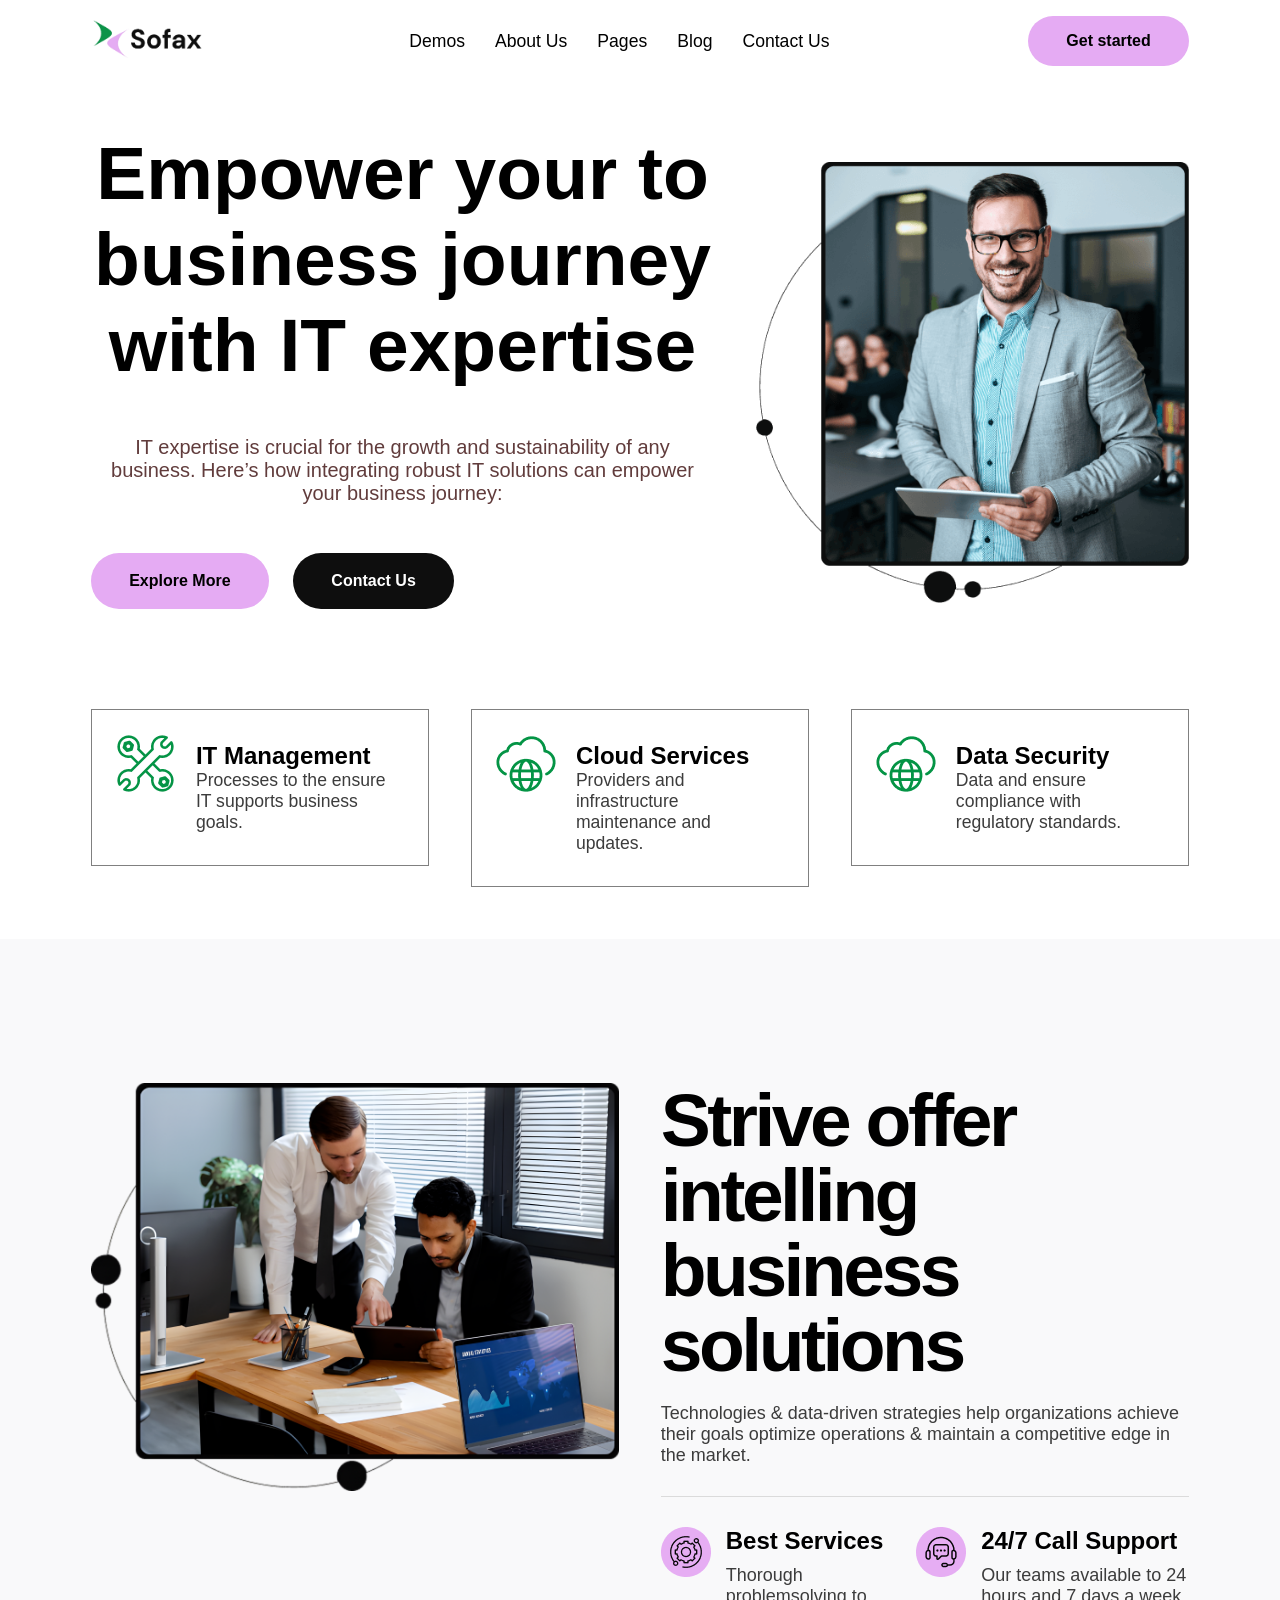
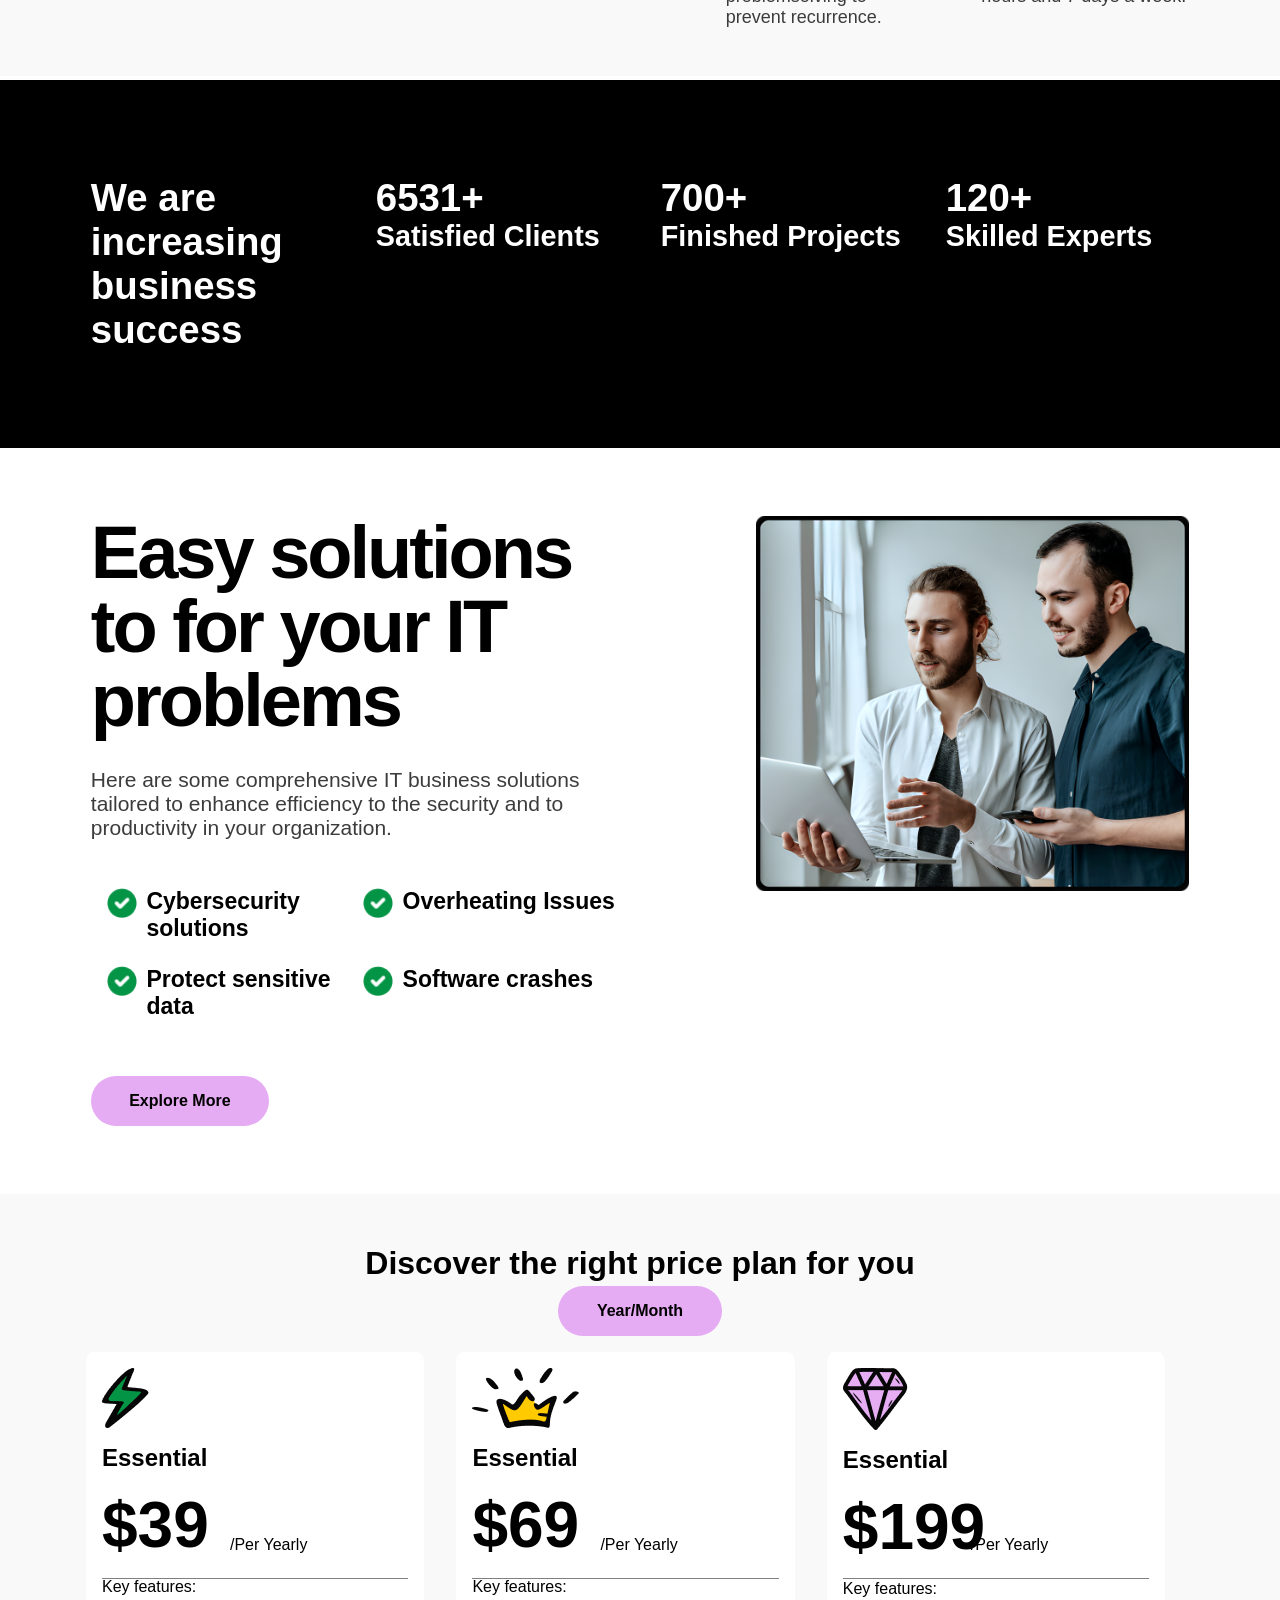
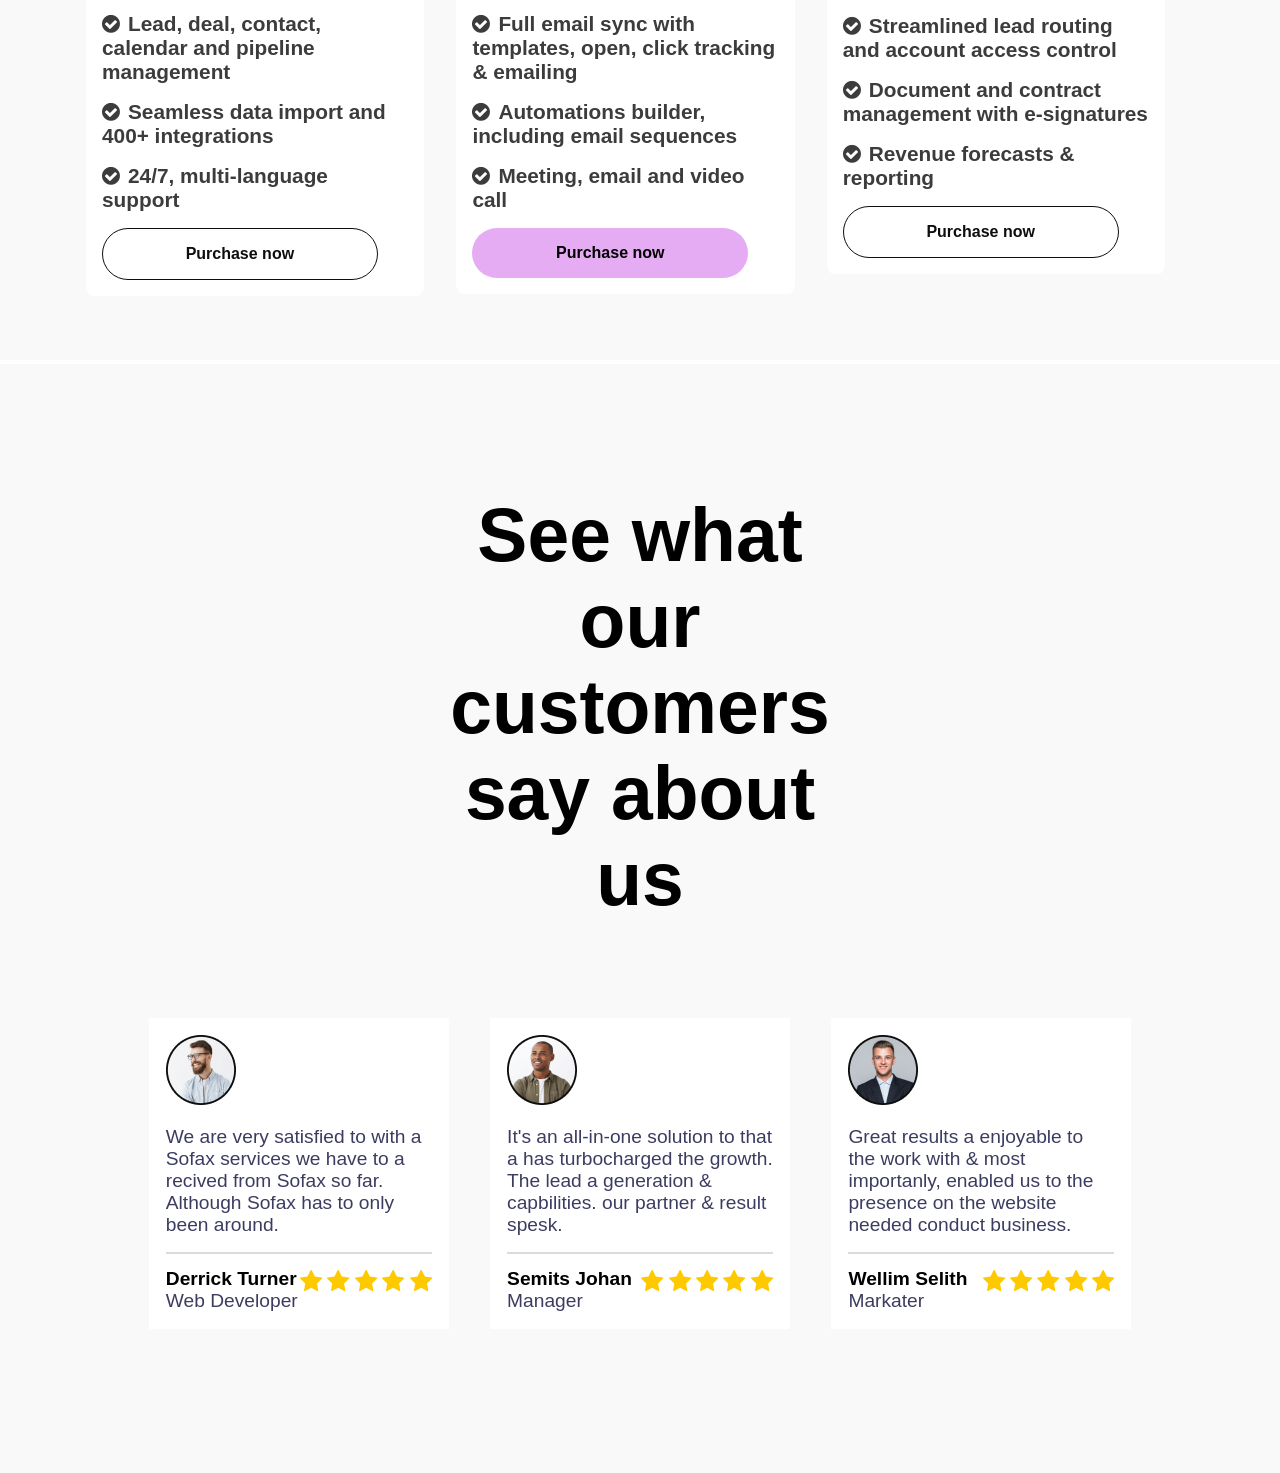
==== index.html @ 0f694130 "mainRow5" ====
<!DOCTYPE html>
<html lang="en">
  <head>
    <meta charset="UTF-8" />
    <meta name="viewport" content="width=device-width, initial-scale=1.0" />
    <title>Teamwork</title>
    <link rel="stylesheet" href="./css/pages/home.css">
    <link rel="stylesheet" href="./css/vendors/font-awesome.min.css">
   

    <link rel="icon" type="image/png" href="../favicon/favicon-96x96.png" sizes="96x96" />
    <link rel="icon" type="image/svg+xml" href="./favicon/favicon.svg" />
    <link rel="shortcut icon" href="./favicon.ico" />
    <link rel="apple-touch-icon" sizes="180x180" href="./favicon/apple-touch-icon.png" />
    <meta name="apple-mobile-web-app-title" content="" />
    <link rel="manifest" href="./favicon/site.webmanifest" />
</head>
  </head>



  <body>
    <div id="app"></div>
    <script src="./js/pages/home.js" type="module"></script>

</body>

</html>
---- css/pages/home.css ----
/* base */
@import '../base/base.css';
@import '../base/layout.css';

/* vendors */

@import "../vendors/font-awesome.min.css";

/* components */

/*compnents*/
@import'../components/mainRow3.css';
@import "../components/mainMainrow.css";
@import "../components/header.css";
@import '../components/hero-dalis.css';
@import "../components/buttons.css";
@import "../components/hero-footer.css";
@import "../components/main-header.css";
@import "../components/main-row2.css";
@import "../components/main-row5.css";


/* CUSTOM STYLE FOR THIS PAGE GOES BELOW THIS COMMENT */
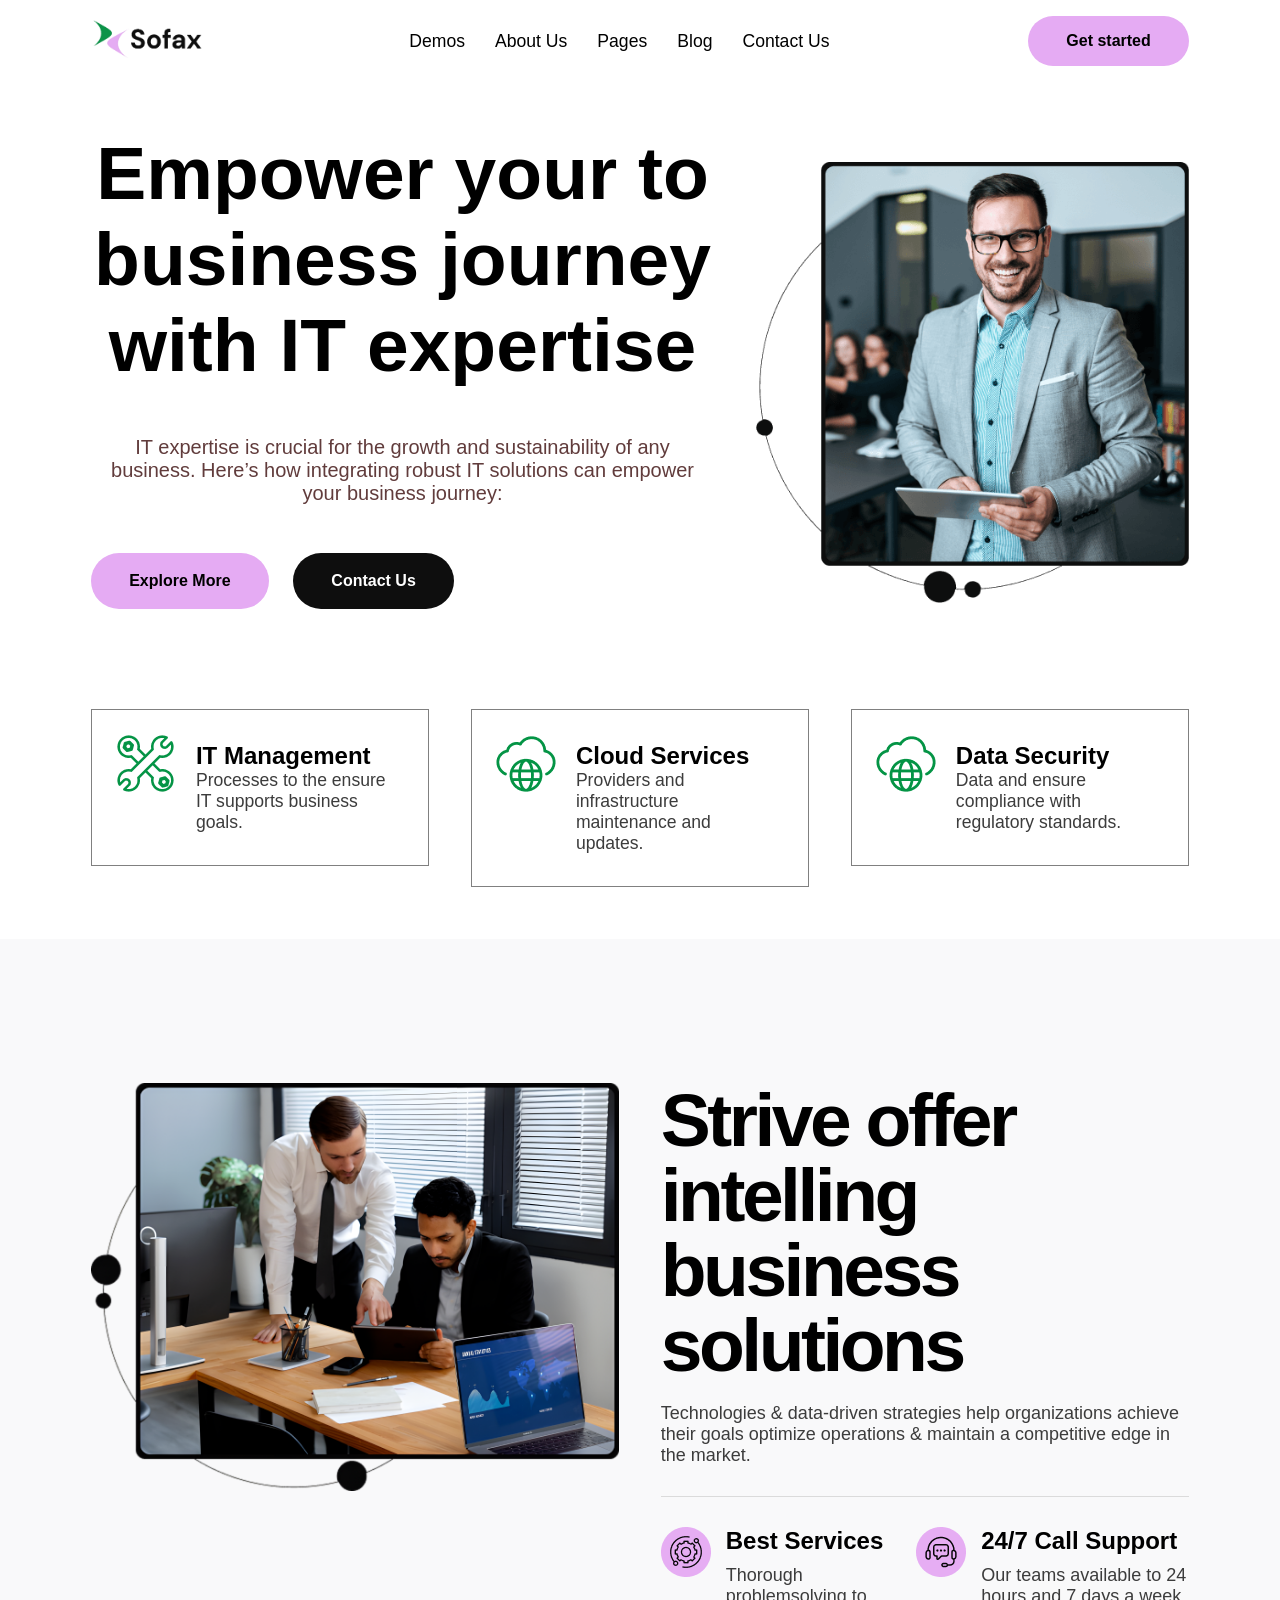
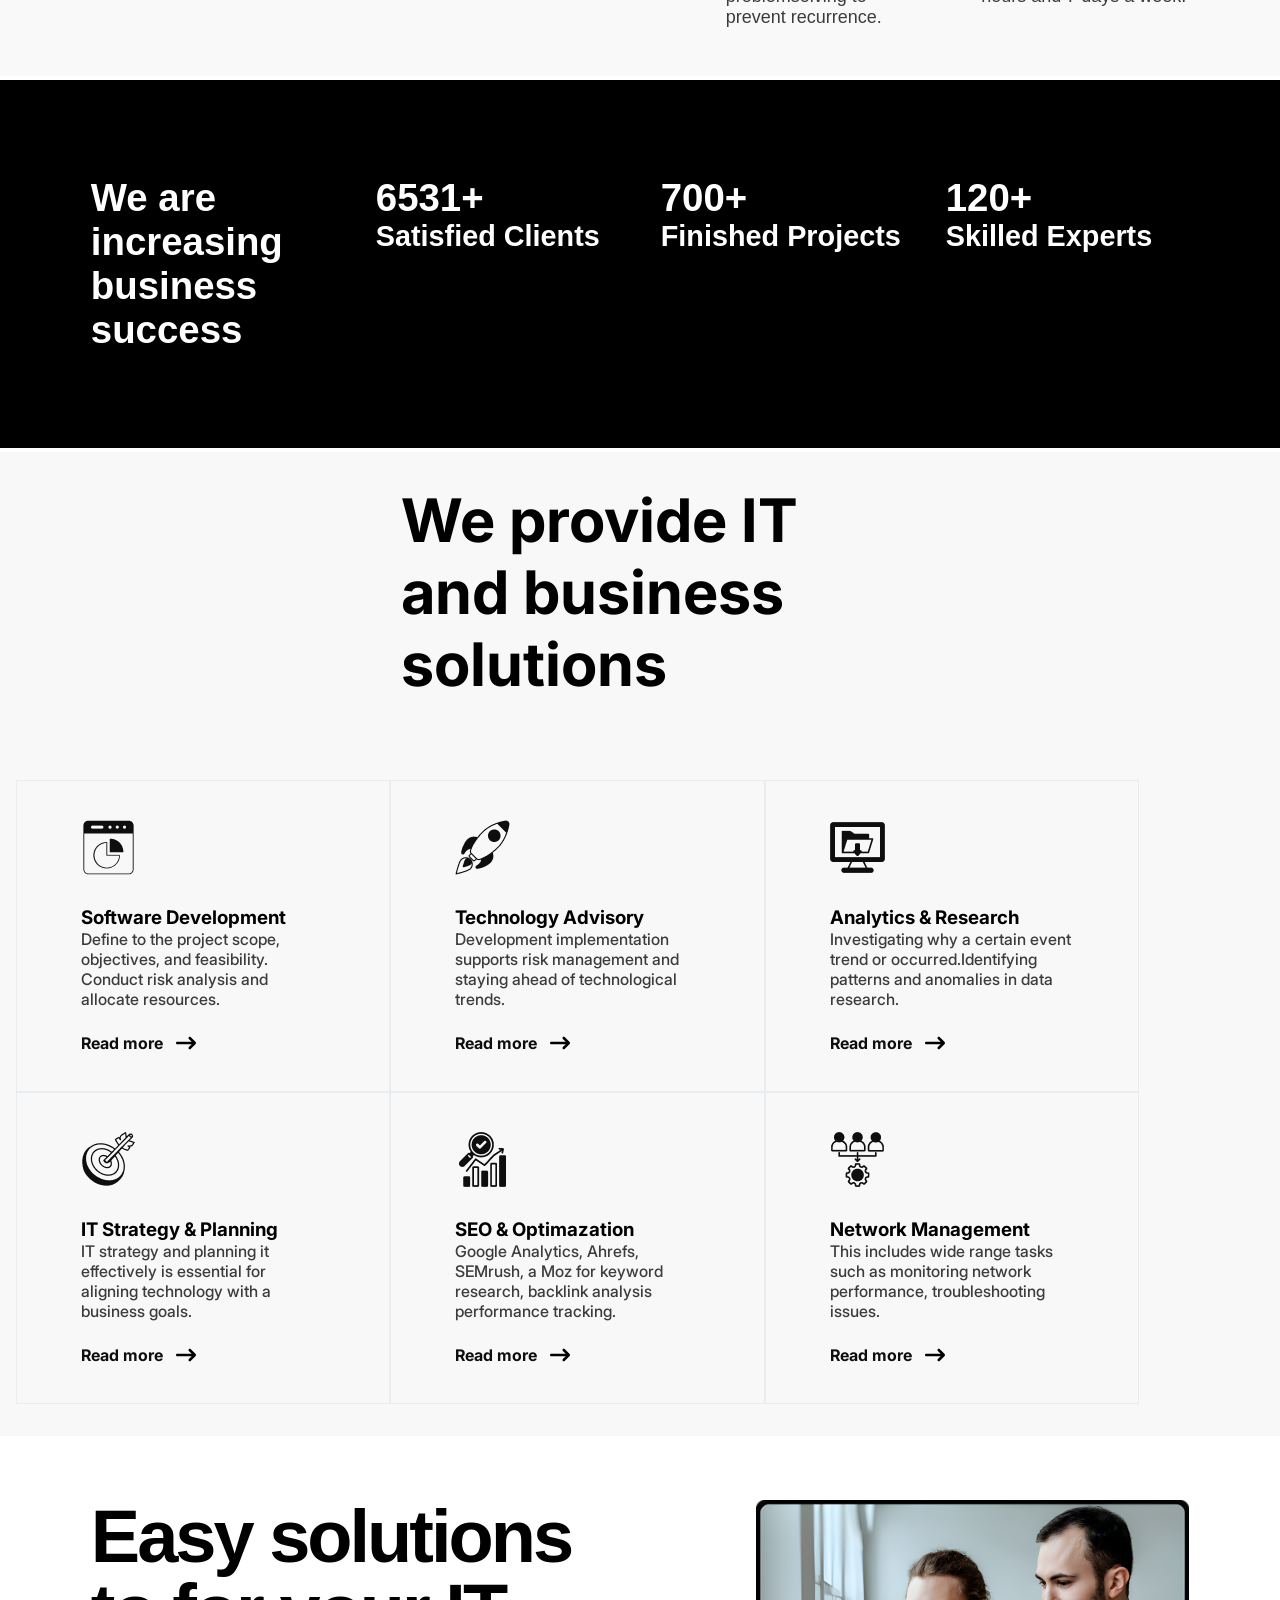
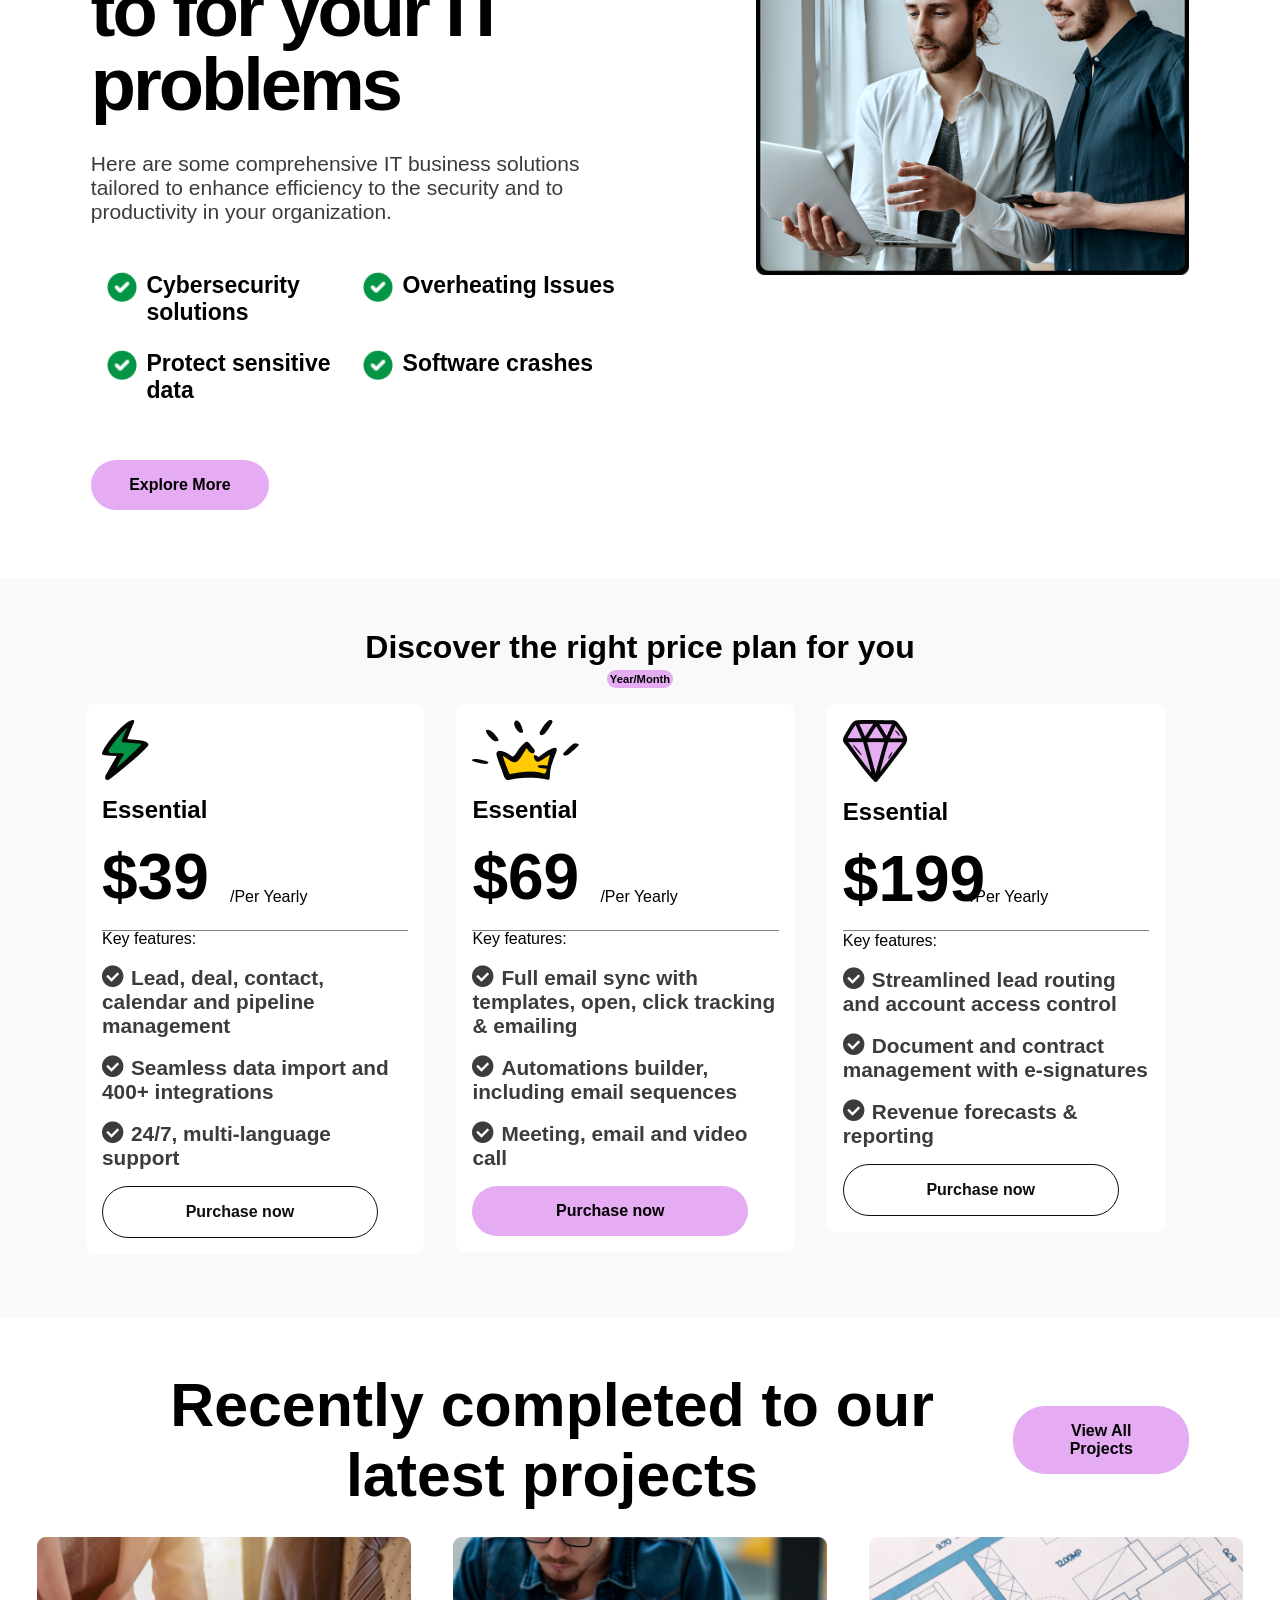
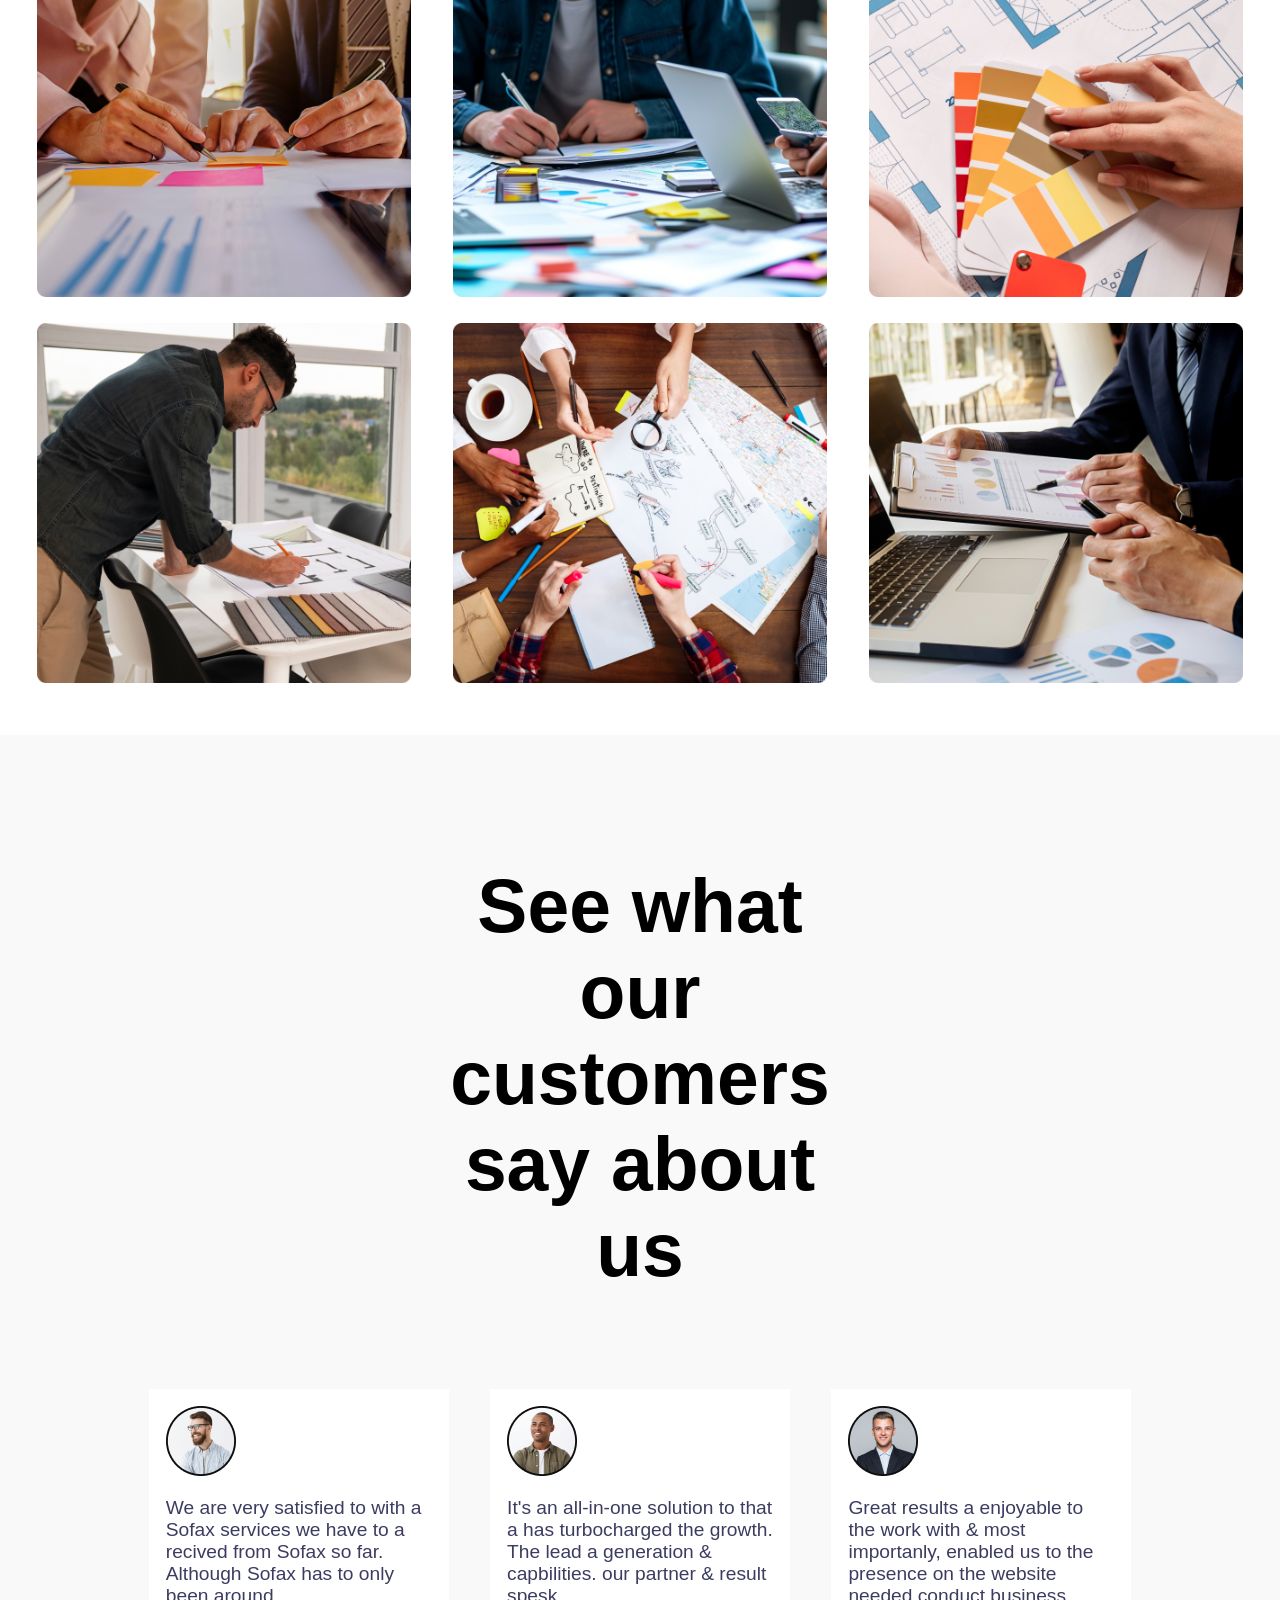
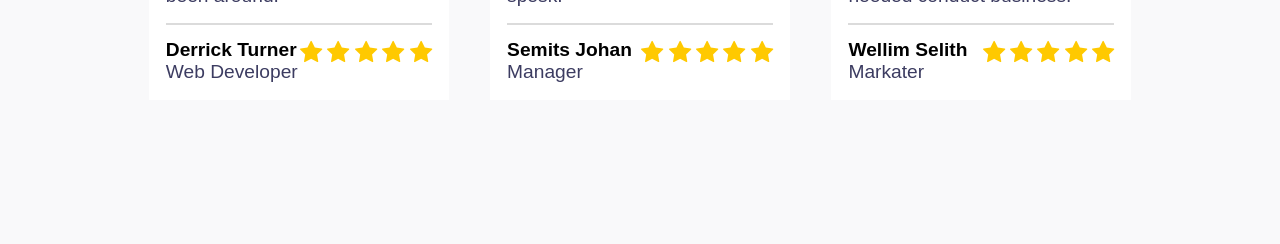
==== commit 25af6ddc: "Merge branch 'develop' into mainRow5-branch" ====
--- a/index.html
+++ b/index.html
@@ -5,8 +5,7 @@
     <meta name="viewport" content="width=device-width, initial-scale=1.0" />
     <title>Teamwork</title>
     <link rel="stylesheet" href="./css/pages/home.css">
-    <link rel="stylesheet" href="./css/vendors/font-awesome.min.css">
-   
+  
 
     <link rel="icon" type="image/png" href="../favicon/favicon-96x96.png" sizes="96x96" />
     <link rel="icon" type="image/svg+xml" href="./favicon/favicon.svg" />
@@ -21,8 +20,8 @@
 
   <body>
     <div id="app"></div>
+
     <script src="./js/pages/home.js" type="module"></script>
-
 </body>
 
 </html>
--- a/css/pages/home.css
+++ b/css/pages/home.css
@@ -7,18 +7,19 @@
 
 @import "../vendors/font-awesome.min.css";
 
-/* components */
-
 /*compnents*/
-@import'../components/mainRow3.css';
-@import "../components/mainMainrow.css";
+@import "../components/buttons.css";
 @import "../components/header.css";
 @import '../components/hero-dalis.css';
-@import "../components/buttons.css";
 @import "../components/hero-footer.css";
 @import "../components/main-header.css";
+@import "../components/mainMainrow.css";
+@import'../components/mainRow3.css';
+@import '../components/main-column-one.css';
 @import "../components/main-row2.css";
 @import "../components/main-row5.css";
+@import "../components/mainRow4.css";
+
 
 
 /* CUSTOM STYLE FOR THIS PAGE GOES BELOW THIS COMMENT */
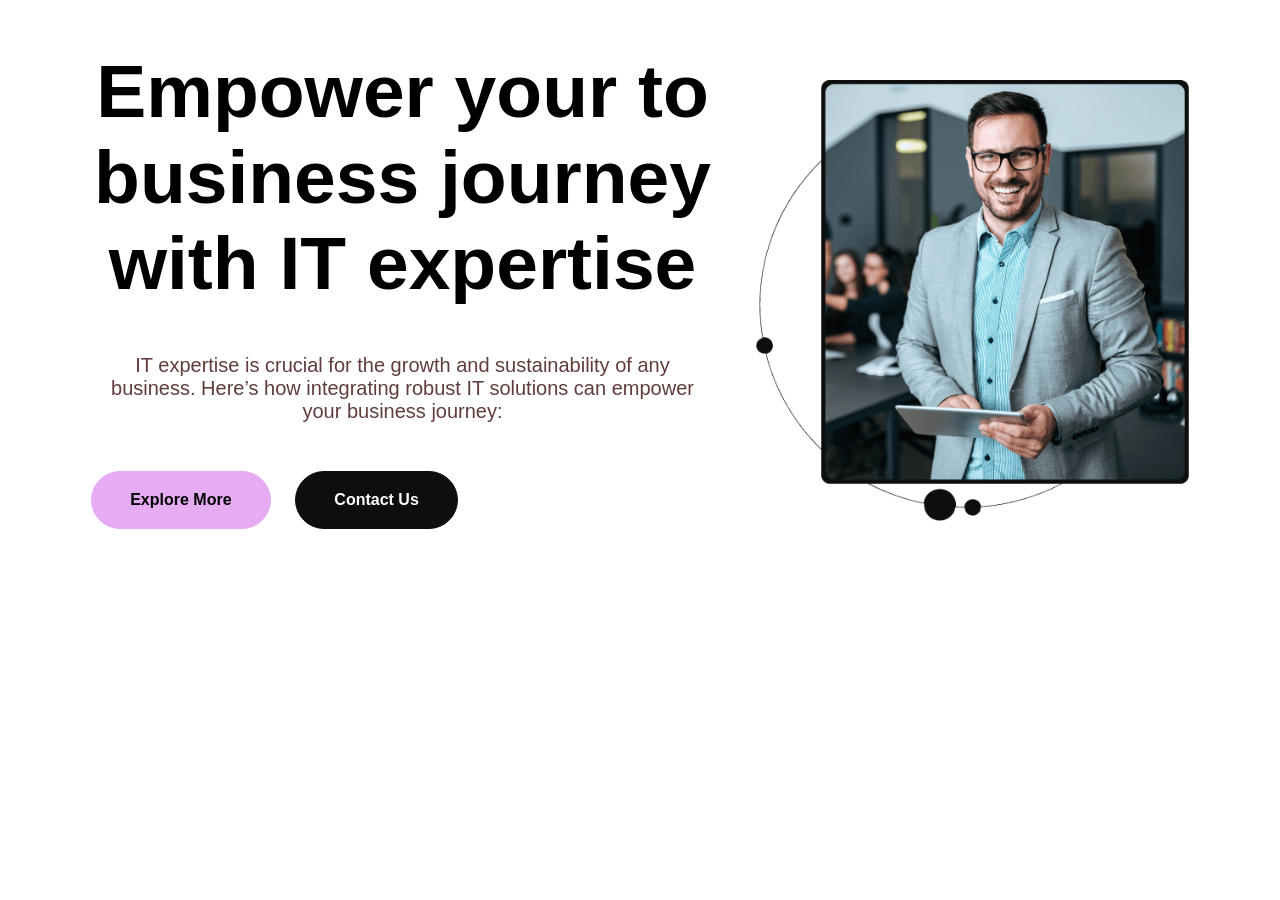
==== commit 7b0d3584: "upd mygtuku centravimas, img responsive , istrint nereikalingus div" ====
--- a/index.html
+++ b/index.html
@@ -1,28 +1,47 @@
 <!DOCTYPE html>
 <html lang="en">
-  <head>
-    <meta charset="UTF-8" />
-    <meta name="viewport" content="width=device-width, initial-scale=1.0" />
+
+<head>
+    <meta charset="UTF-8">
+    <meta name="viewport" content="width=device-width, initial-scale=1.0">
     <title>Teamwork</title>
     <link rel="stylesheet" href="./css/pages/home.css">
-  
 
-    <link rel="icon" type="image/png" href="../favicon/favicon-96x96.png" sizes="96x96" />
+    <link rel="icon" type="image/png" href="./favicon/favicon-96x96.png" sizes="96x96" />
     <link rel="icon" type="image/svg+xml" href="./favicon/favicon.svg" />
     <link rel="shortcut icon" href="./favicon.ico" />
     <link rel="apple-touch-icon" sizes="180x180" href="./favicon/apple-touch-icon.png" />
     <meta name="apple-mobile-web-app-title" content="" />
     <link rel="manifest" href="./favicon/site.webmanifest" />
 </head>
-  </head>
 
-
-
-  <body>
+<body>
+  <section class="container">
+        <div class="row">
+            <div class="col-12 col-sm-12 col-lg-7 left-div">
+                <h1 class=" title"> 
+                    Empower your to business journey with IT expertise
+                </h1>
+                <p class="sub-title">
+                 IT expertise is crucial for the growth and sustainability of any business. Here’s how integrating robust IT solutions can empower your business journey:
+                </p>
+                <div class="m-2 hero-btn">
+                    <button class="explore">Explore More</button>
+                    <button class="contact">Contact Us</button>
+                </div>
+            </div>
+             <div class="col-lg-5 right-div">
+                <div class="photo-right">
+                    <img class="analyst" src="img/image1v8.png" alt="">
+                    <img class="number-leads" src="./img/shape1v8.png" alt="numberOfLeads">
+                    <img class="global-statistic" src="./img/shape2v8.png" alt="GlobalStatistic">
+                </div>    
+             </div>
+        </div>
+    </section>
     <div id="app"></div>
 
     <script src="./js/pages/home.js" type="module"></script>
 </body>
 
-</html>
-
+</html>
--- a/css/pages/home.css
+++ b/css/pages/home.css
@@ -1,13 +1,18 @@
-
 /* base */
-@import '../base/base.css';
-@import '../base/layout.css';
+@import "../base/base.css";
+@import "../base/layout.css";
 
 /* vendors */
 
 @import "../vendors/font-awesome.min.css";
 
 /*compnents*/
+
+@import "../components/mainRow3.css";
+@import "../components/mainMainrow.css";
+@import "../components/buttons.css";
+@import "../components/header.css";
+@import '../components/hero-dalis.css';
 @import "../components/buttons.css";
 @import "../components/header.css";
 @import '../components/hero-dalis.css';
@@ -19,9 +24,7 @@
 @import "../components/main-row2.css";
 @import "../components/main-row5.css";
 @import "../components/mainRow4.css";
-
-
+@import "../components/footer.css";
+@import "../pages/about-us.css";
 
 /* CUSTOM STYLE FOR THIS PAGE GOES BELOW THIS COMMENT */
- 
-
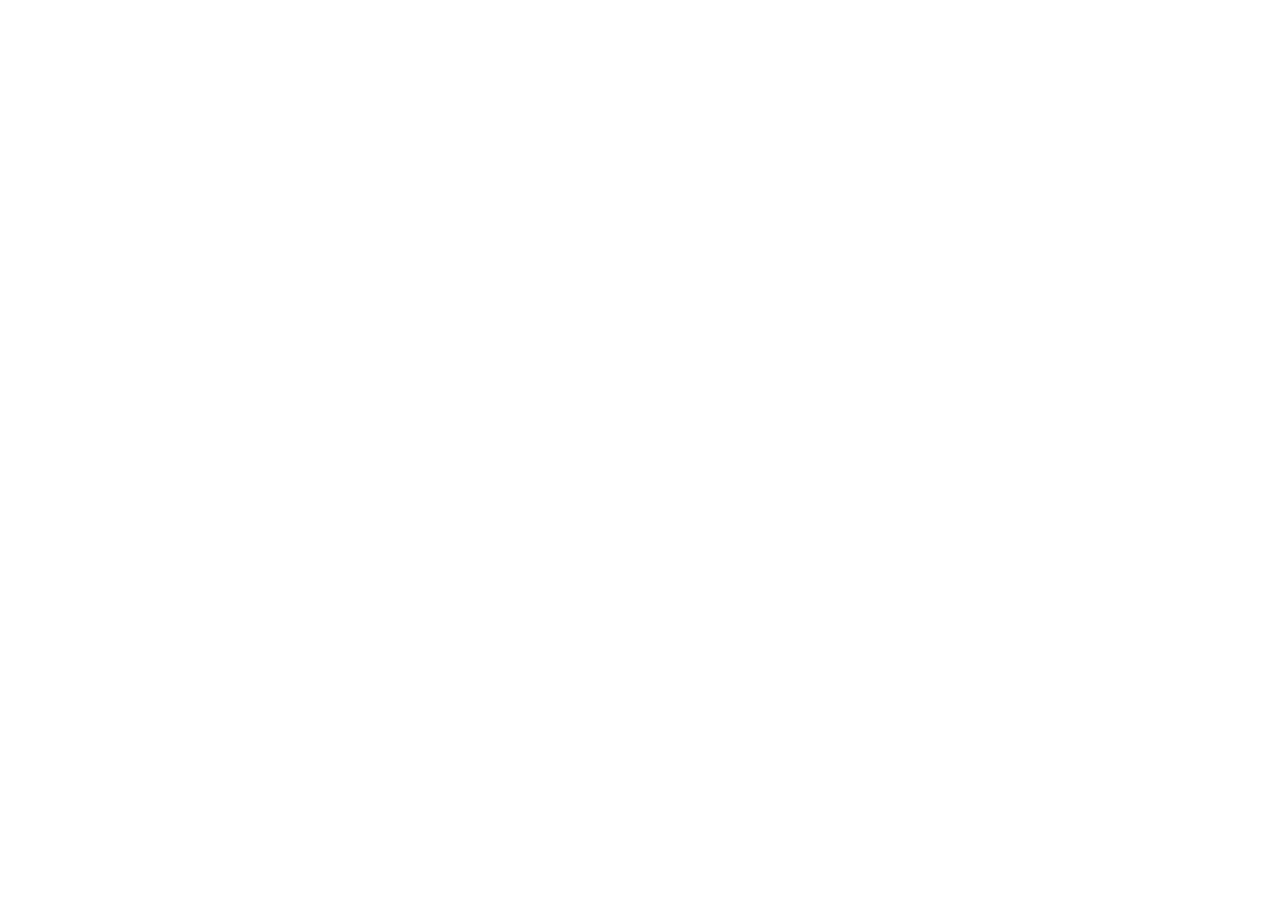
==== commit 0d91d00b: "mygtuku centravimas, pasalint nereikalingus div, pataisyt responsive" ====
--- a/index.html
+++ b/index.html
@@ -16,29 +16,6 @@
 </head>
 
 <body>
-  <section class="container">
-        <div class="row">
-            <div class="col-12 col-sm-12 col-lg-7 left-div">
-                <h1 class=" title"> 
-                    Empower your to business journey with IT expertise
-                </h1>
-                <p class="sub-title">
-                 IT expertise is crucial for the growth and sustainability of any business. Here’s how integrating robust IT solutions can empower your business journey:
-                </p>
-                <div class="m-2 hero-btn">
-                    <button class="explore">Explore More</button>
-                    <button class="contact">Contact Us</button>
-                </div>
-            </div>
-             <div class="col-lg-5 right-div">
-                <div class="photo-right">
-                    <img class="analyst" src="img/image1v8.png" alt="">
-                    <img class="number-leads" src="./img/shape1v8.png" alt="numberOfLeads">
-                    <img class="global-statistic" src="./img/shape2v8.png" alt="GlobalStatistic">
-                </div>    
-             </div>
-        </div>
-    </section>
     <div id="app"></div>
 
     <script src="./js/pages/home.js" type="module"></script>
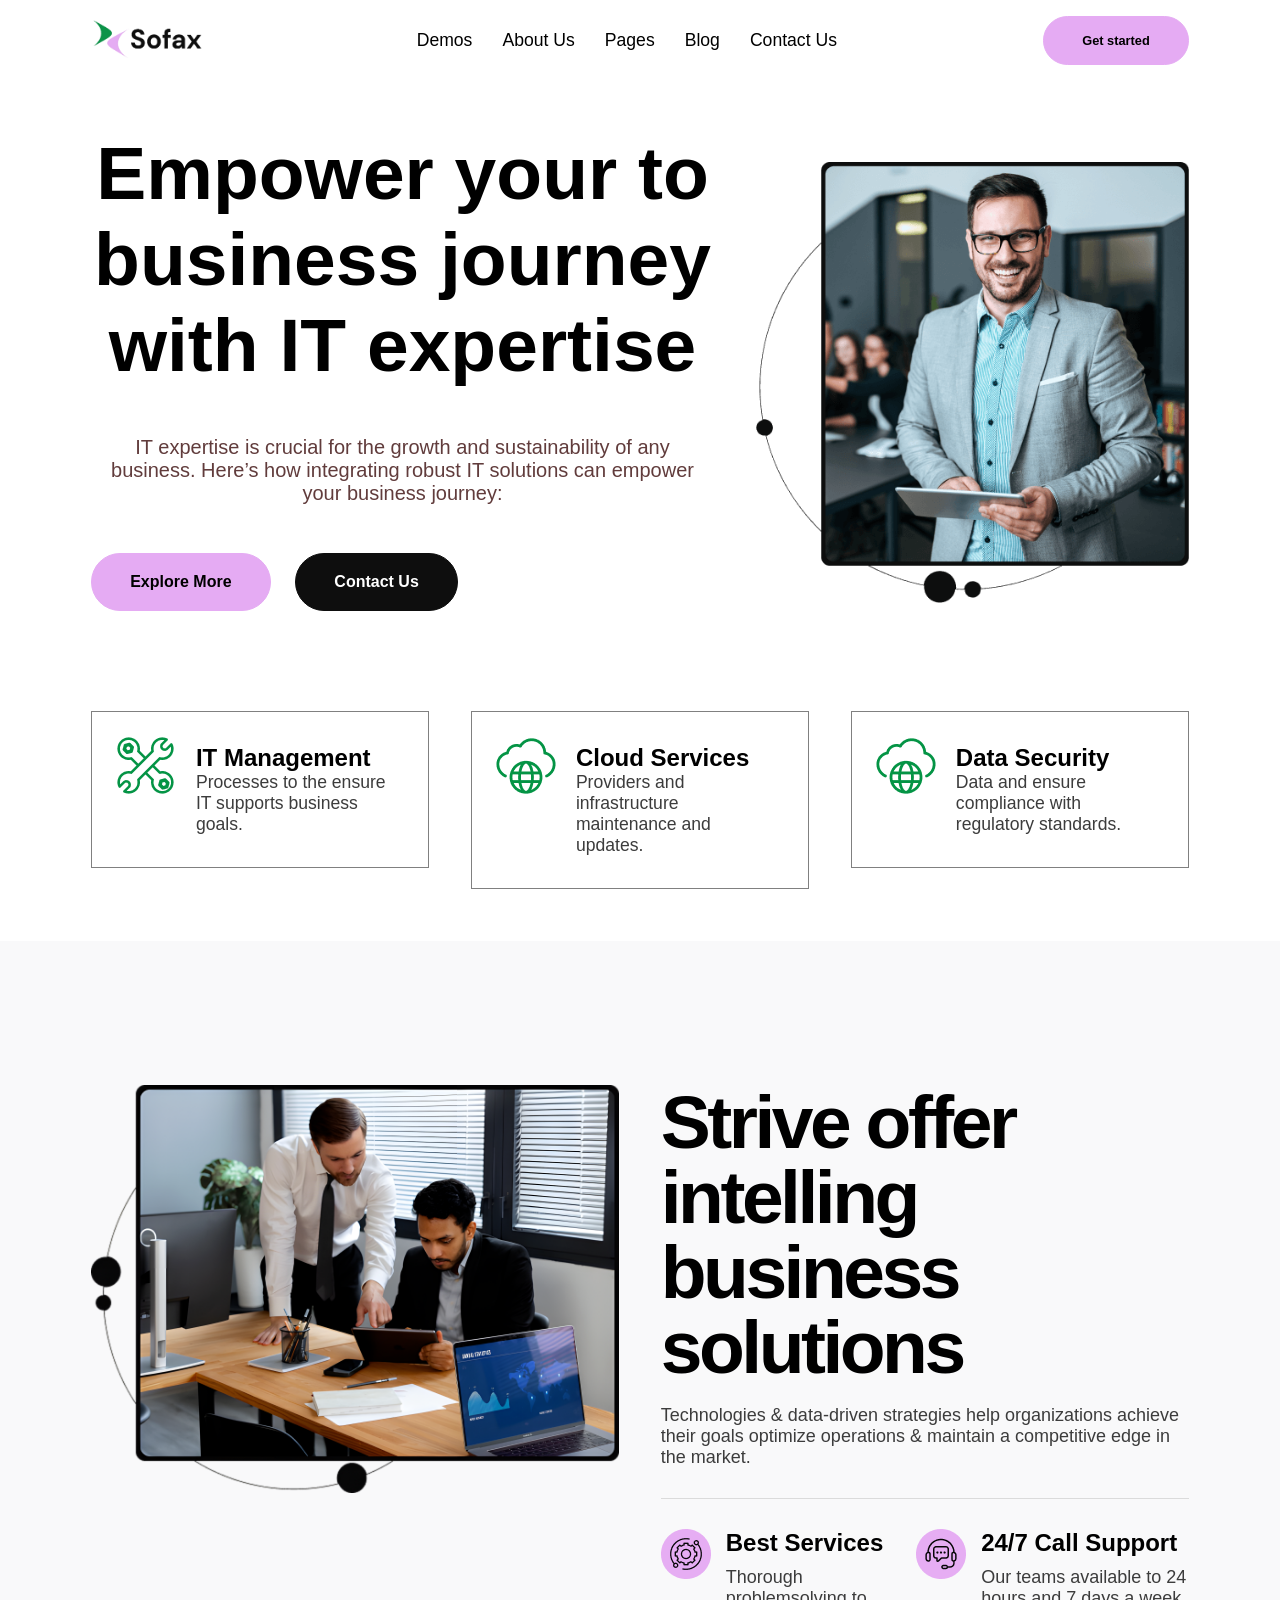
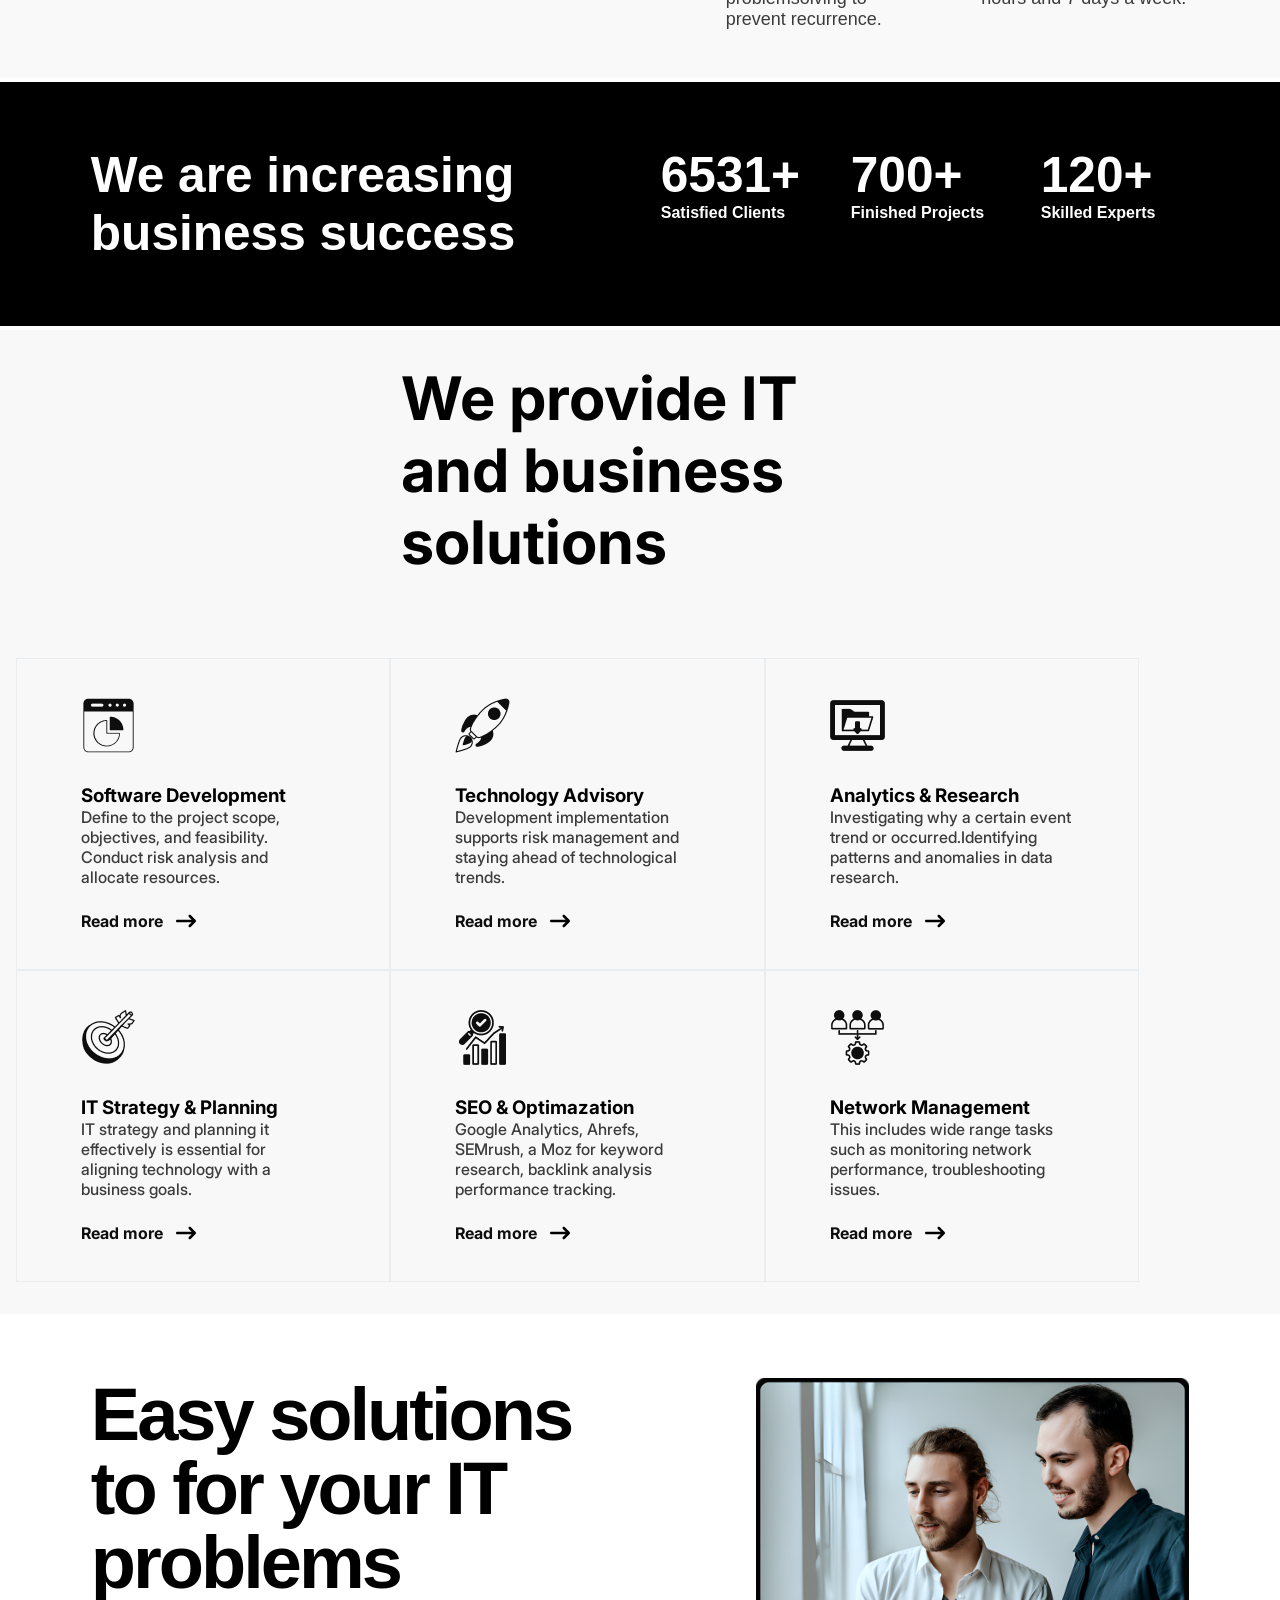
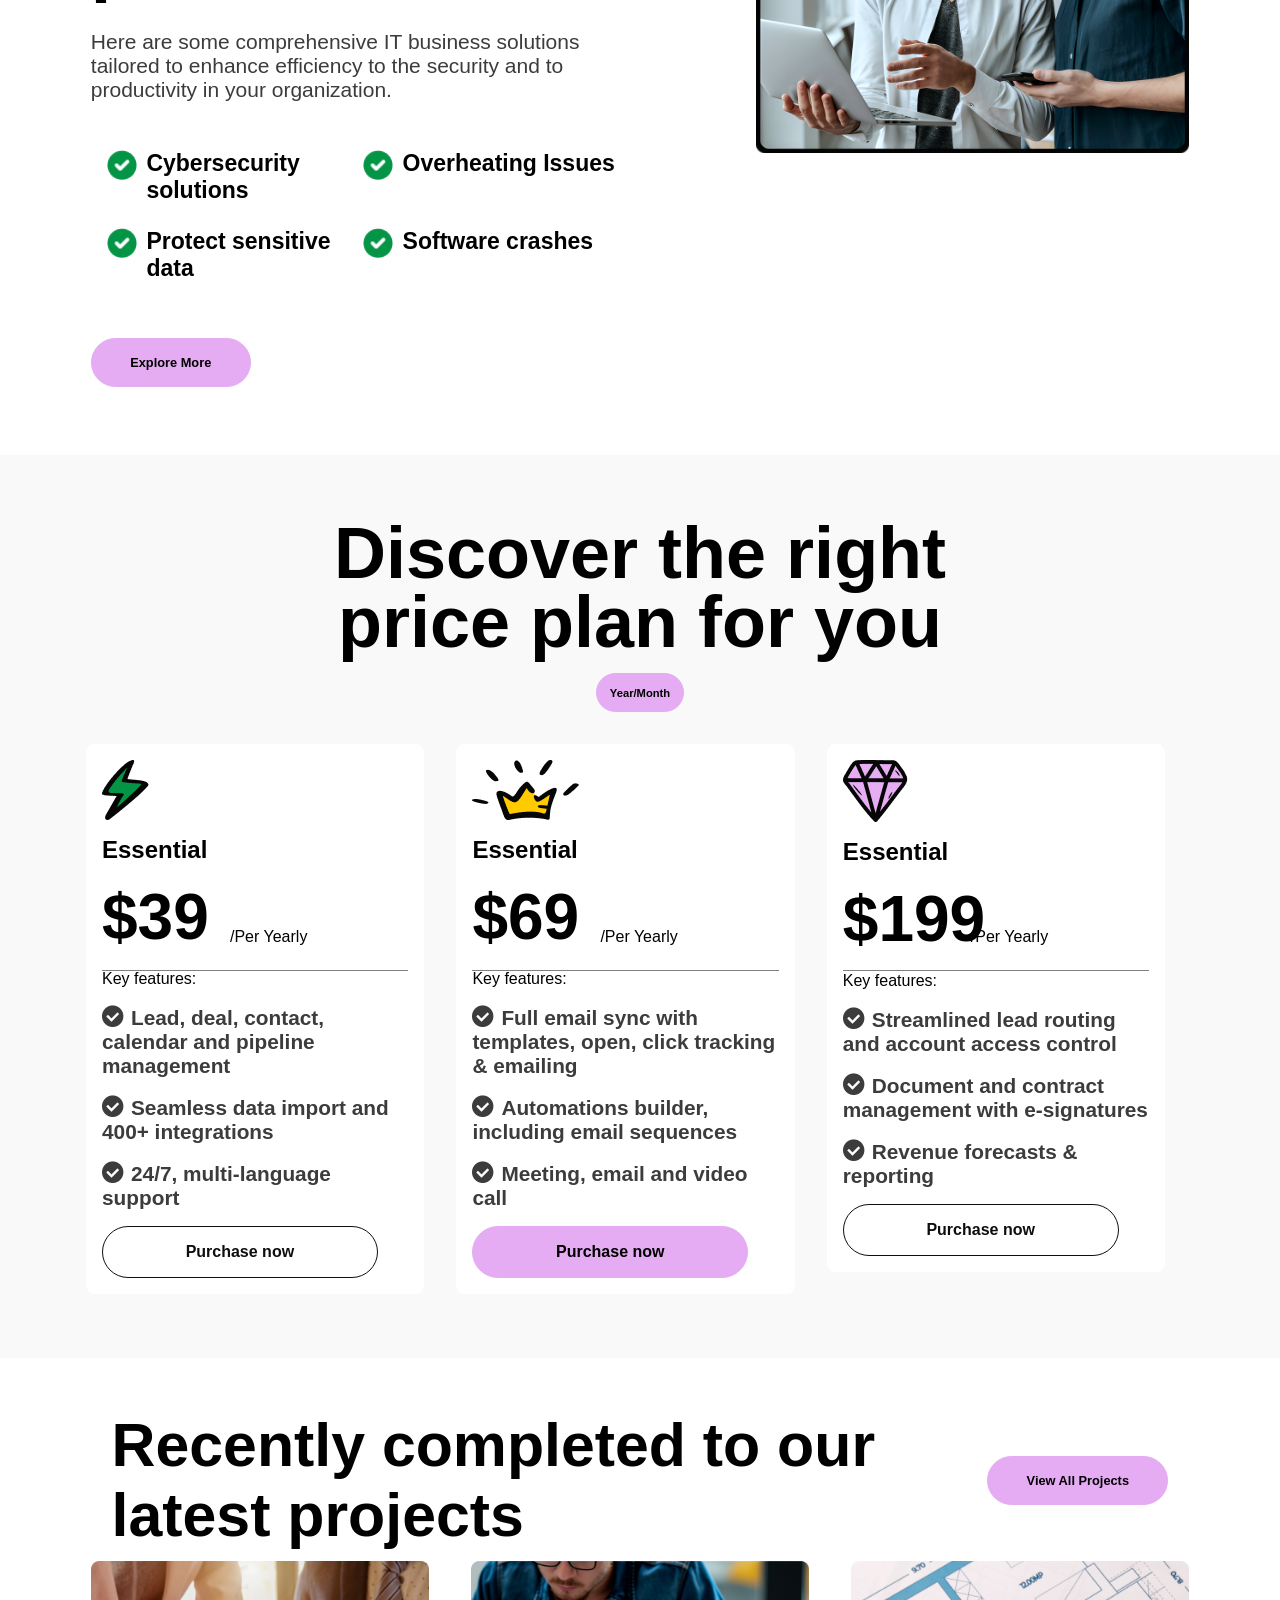
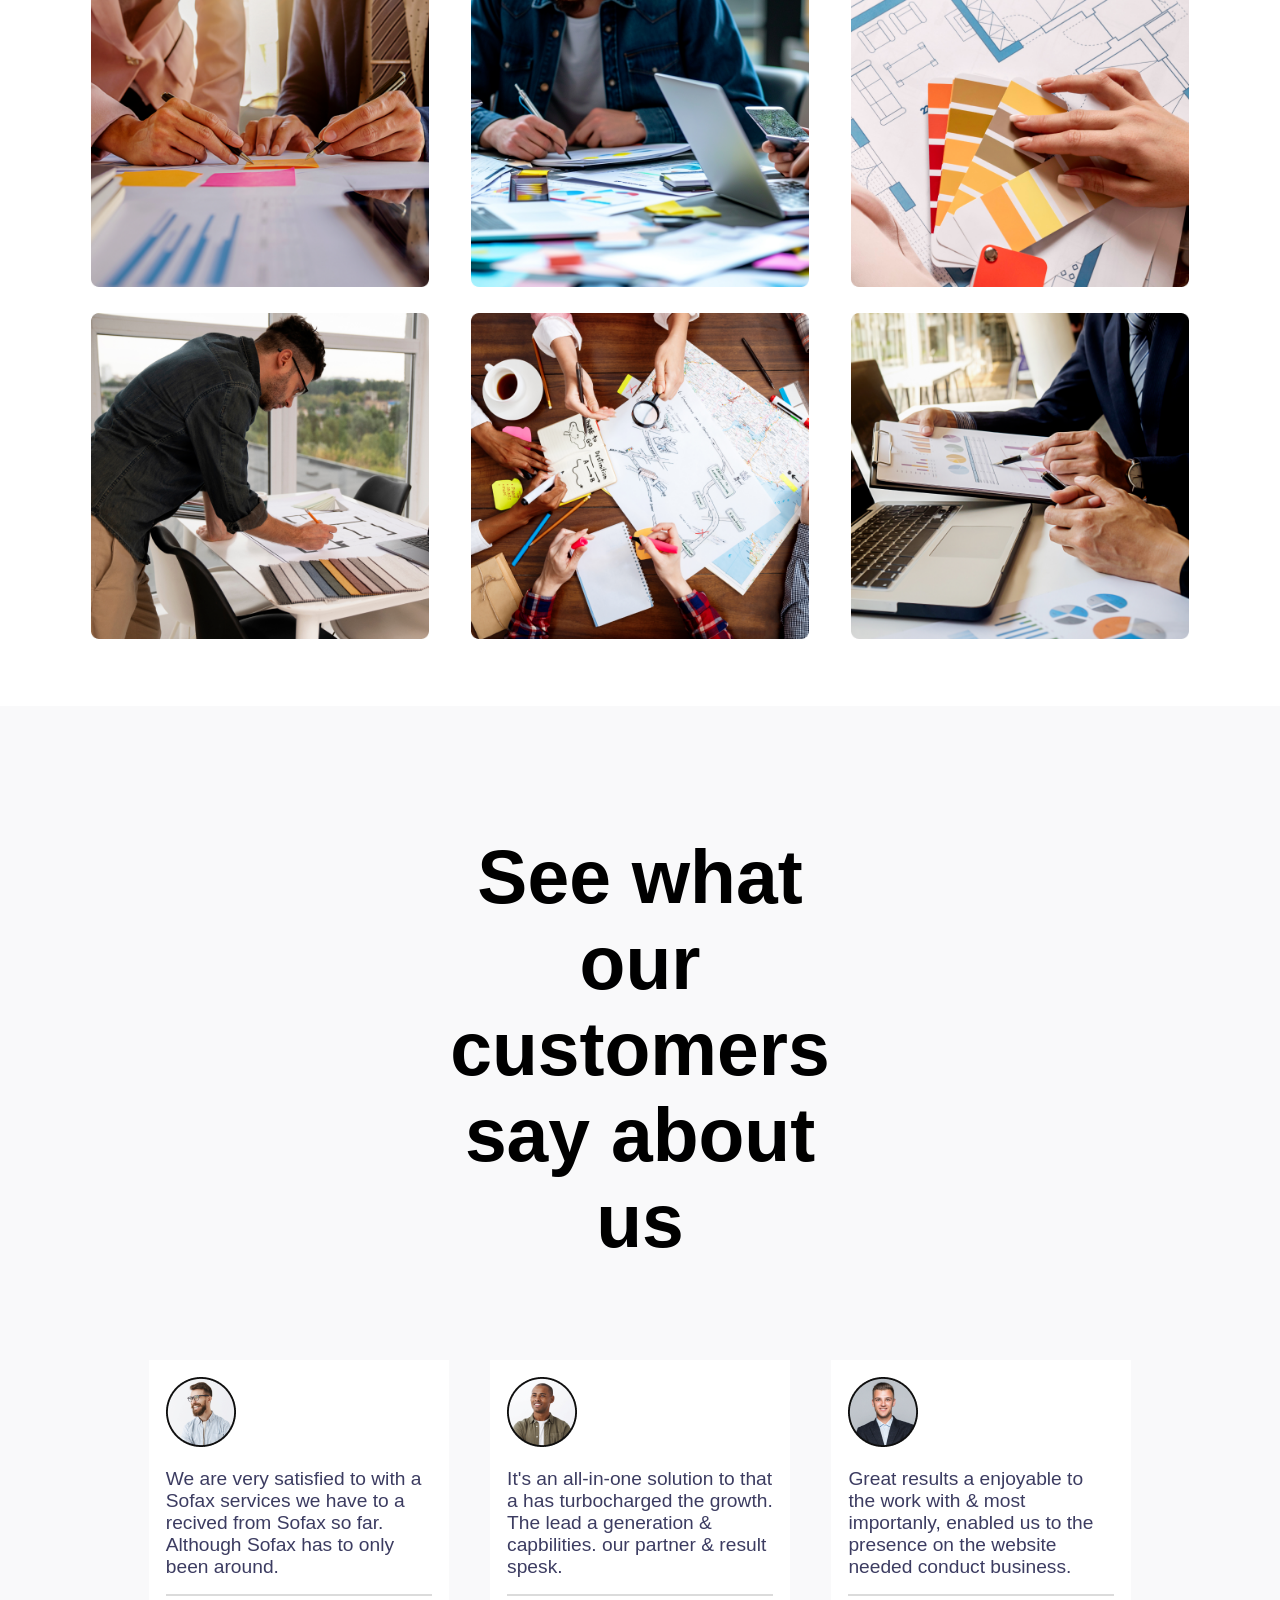
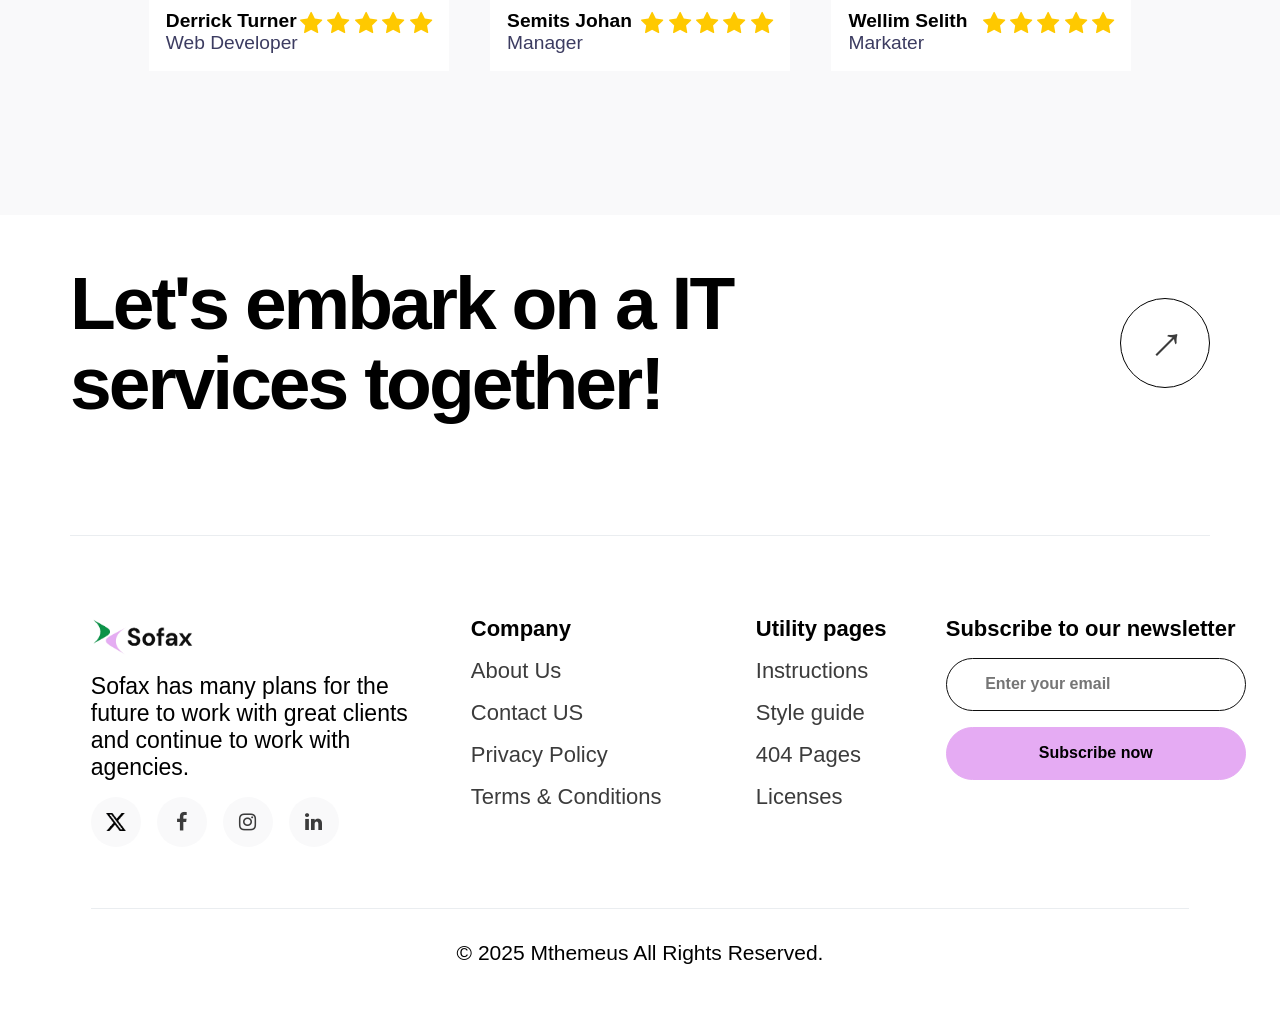
==== commit 3ba66e22: "prideta pataisymai" ====
--- a/index.html
+++ b/index.html
@@ -1,24 +1,28 @@
 <!DOCTYPE html>
 <html lang="en">
-
-<head>
-    <meta charset="UTF-8">
-    <meta name="viewport" content="width=device-width, initial-scale=1.0">
+  <head>
+    <meta charset="UTF-8" />
+    <meta name="viewport" content="width=device-width, initial-scale=1.0" />
     <title>Teamwork</title>
     <link rel="stylesheet" href="./css/pages/home.css">
+  
 
-    <link rel="icon" type="image/png" href="./favicon/favicon-96x96.png" sizes="96x96" />
+    <link rel="icon" type="image/png" href="../favicon/favicon-96x96.png" sizes="96x96" />
     <link rel="icon" type="image/svg+xml" href="./favicon/favicon.svg" />
     <link rel="shortcut icon" href="./favicon.ico" />
     <link rel="apple-touch-icon" sizes="180x180" href="./favicon/apple-touch-icon.png" />
     <meta name="apple-mobile-web-app-title" content="" />
     <link rel="manifest" href="./favicon/site.webmanifest" />
 </head>
+  </head>
 
-<body>
+
+
+  <body>
     <div id="app"></div>
 
-    <script src="./js/pages/home.js" type="module"></script>
+    <script src="../js/pages/home.js" type="module"></script>
 </body>
 
-</html>+</html>
+
--- a/css/pages/home.css
+++ b/css/pages/home.css
@@ -26,5 +26,6 @@
 @import "../components/mainRow4.css";
 @import "../components/footer.css";
 @import "../pages/about-us.css";
+@import "../components/about-us/aboutUsMain.css";
 
 /* CUSTOM STYLE FOR THIS PAGE GOES BELOW THIS COMMENT */
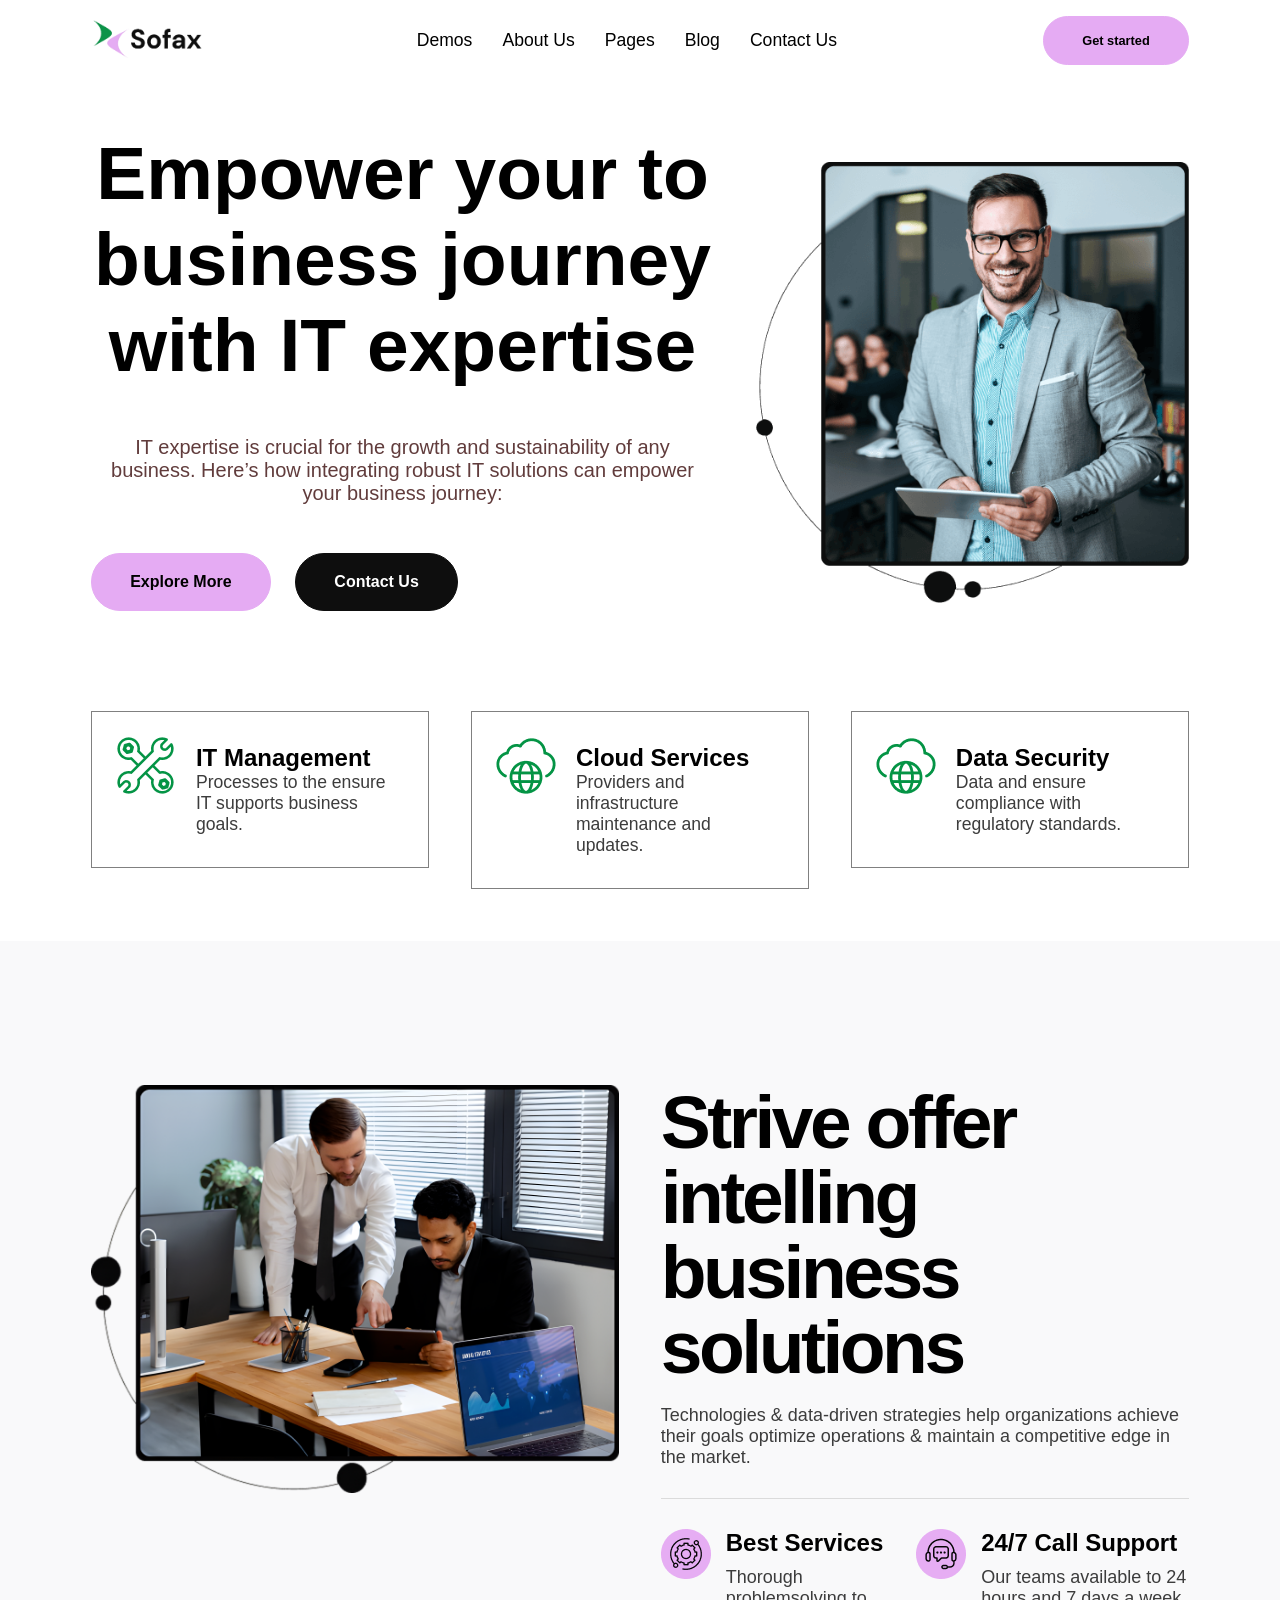
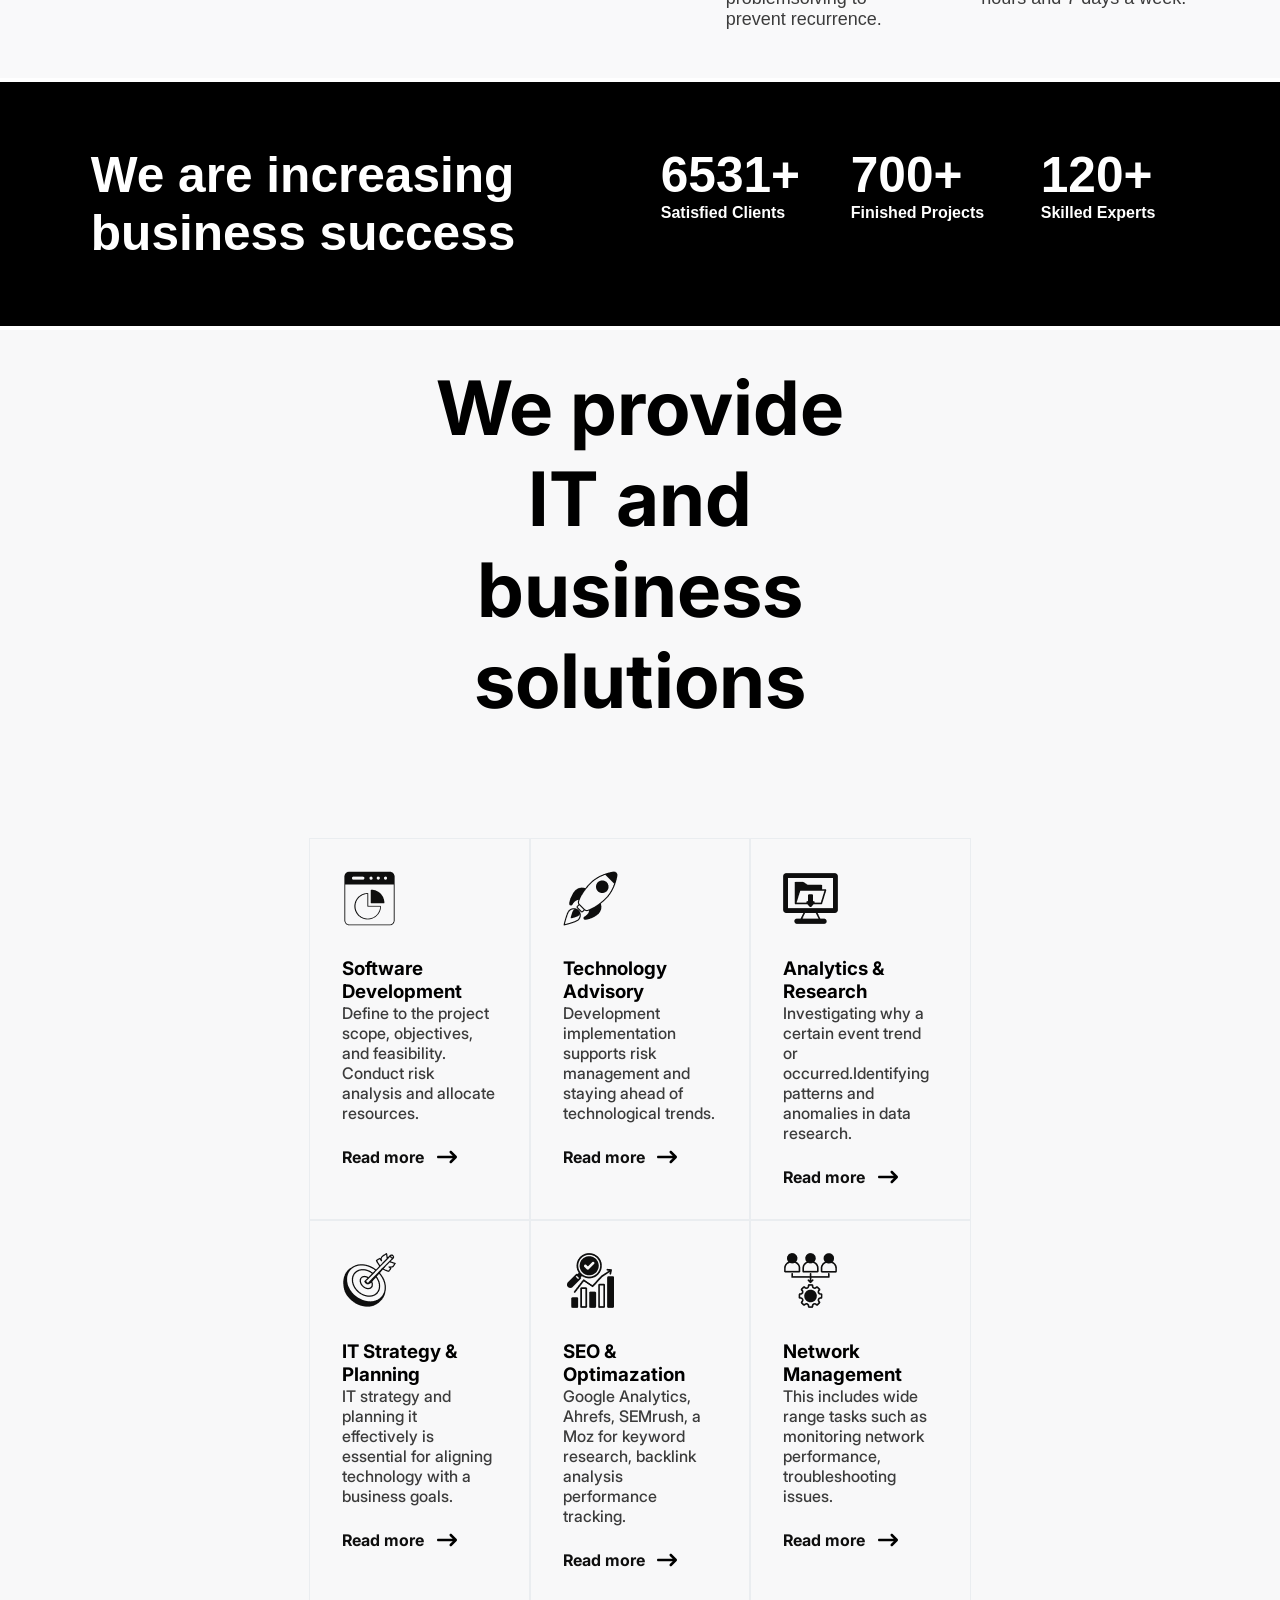
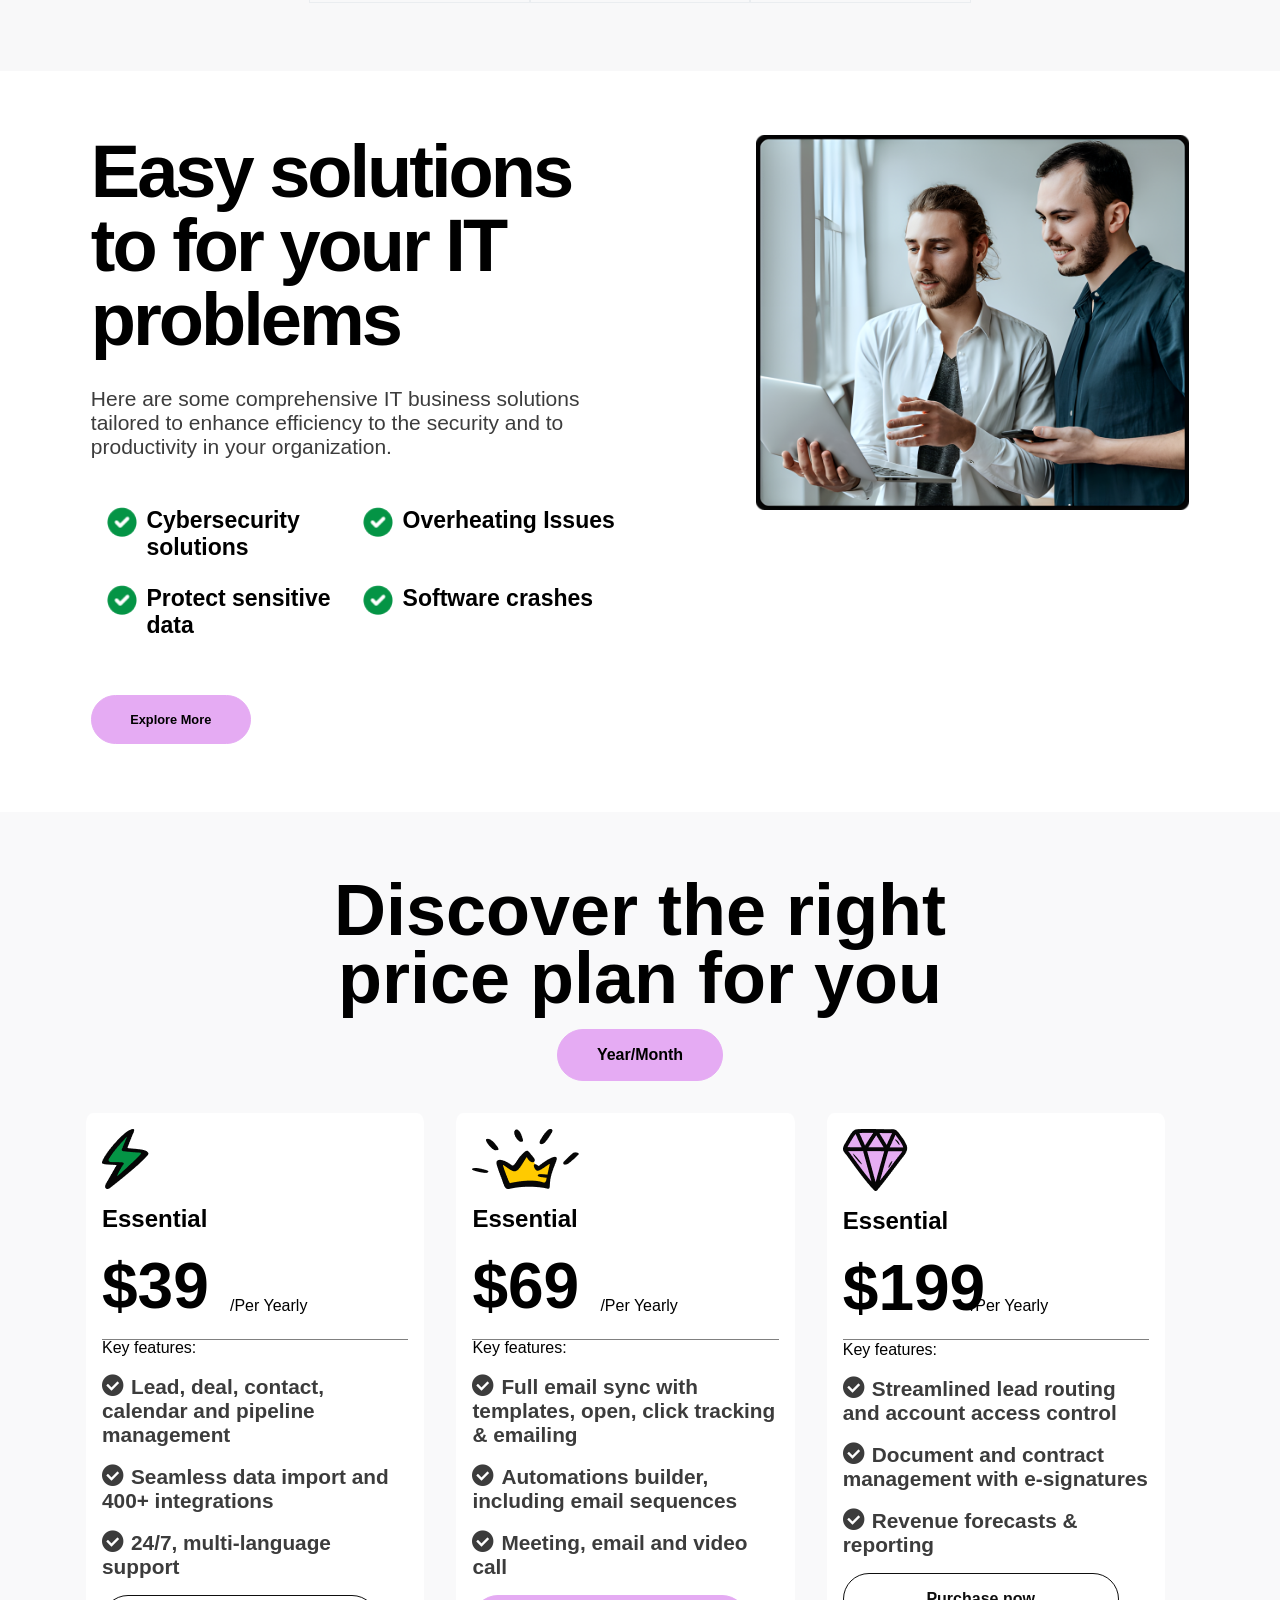
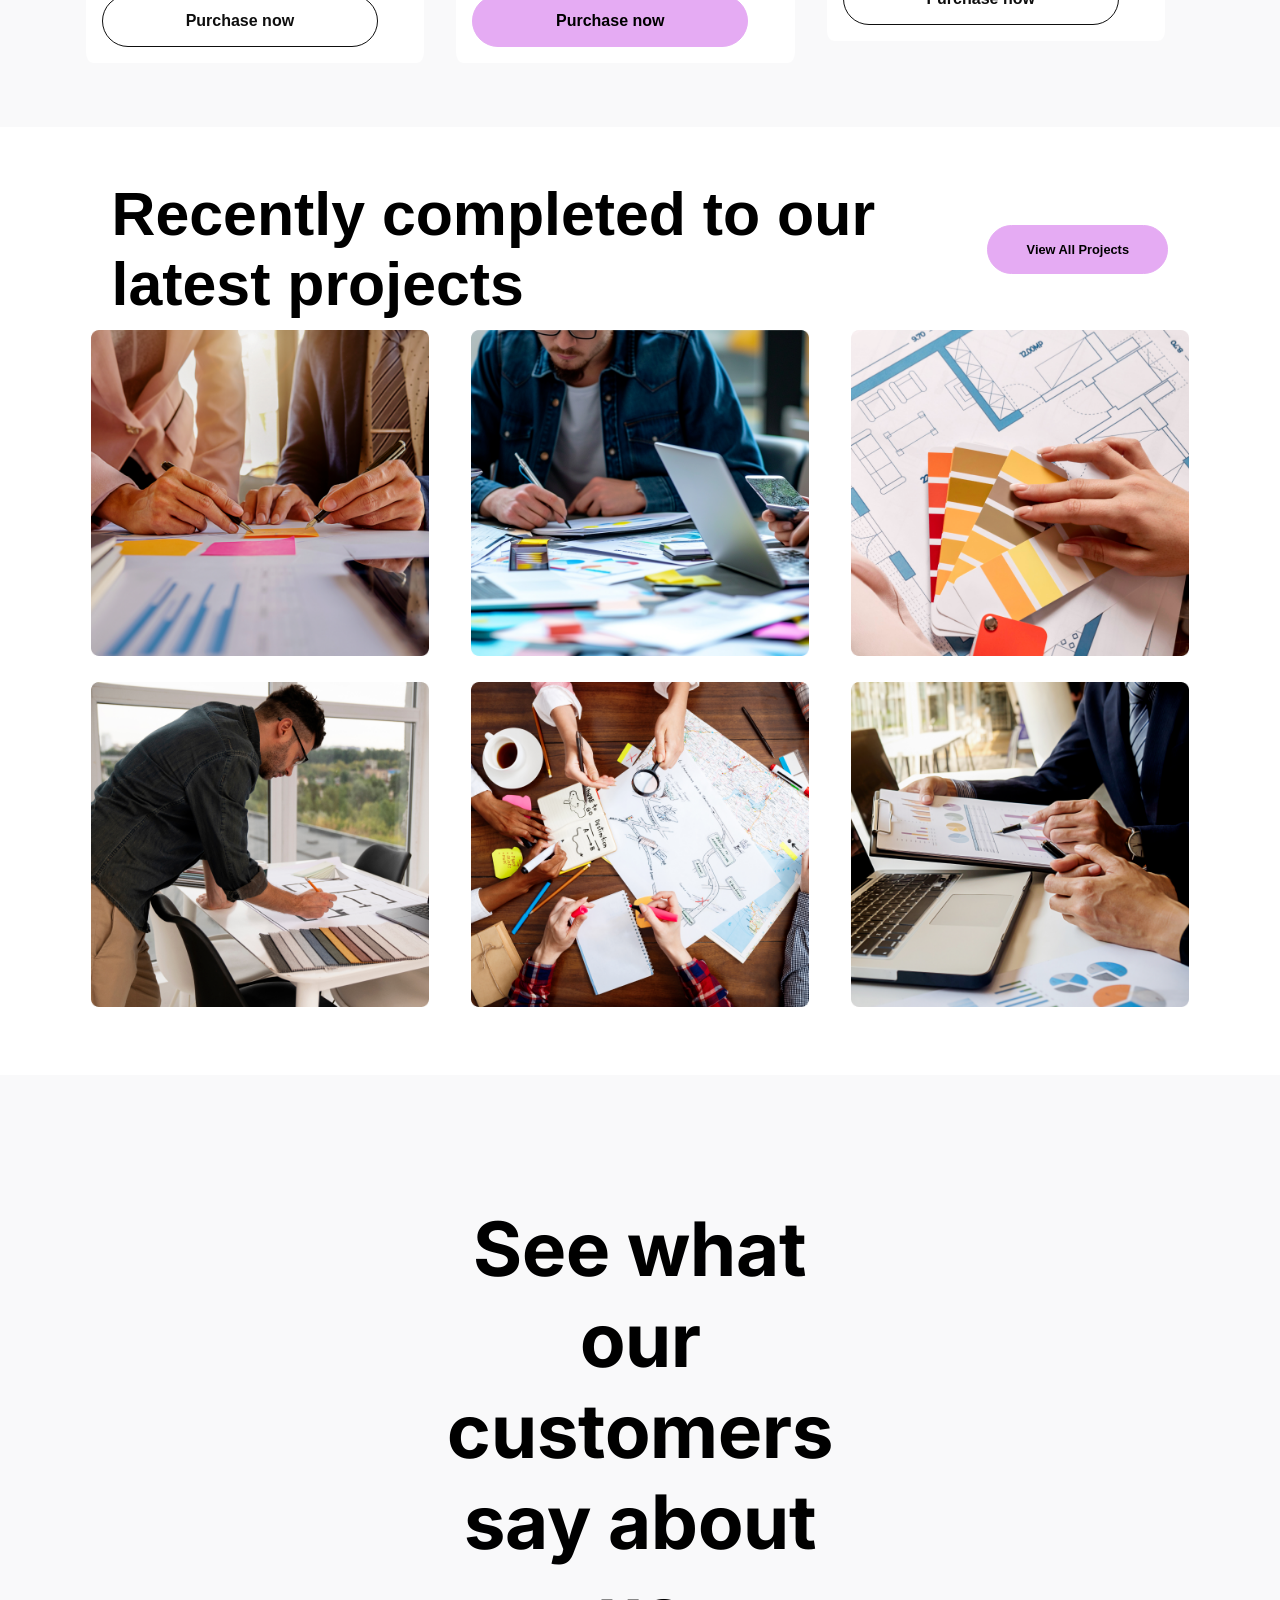
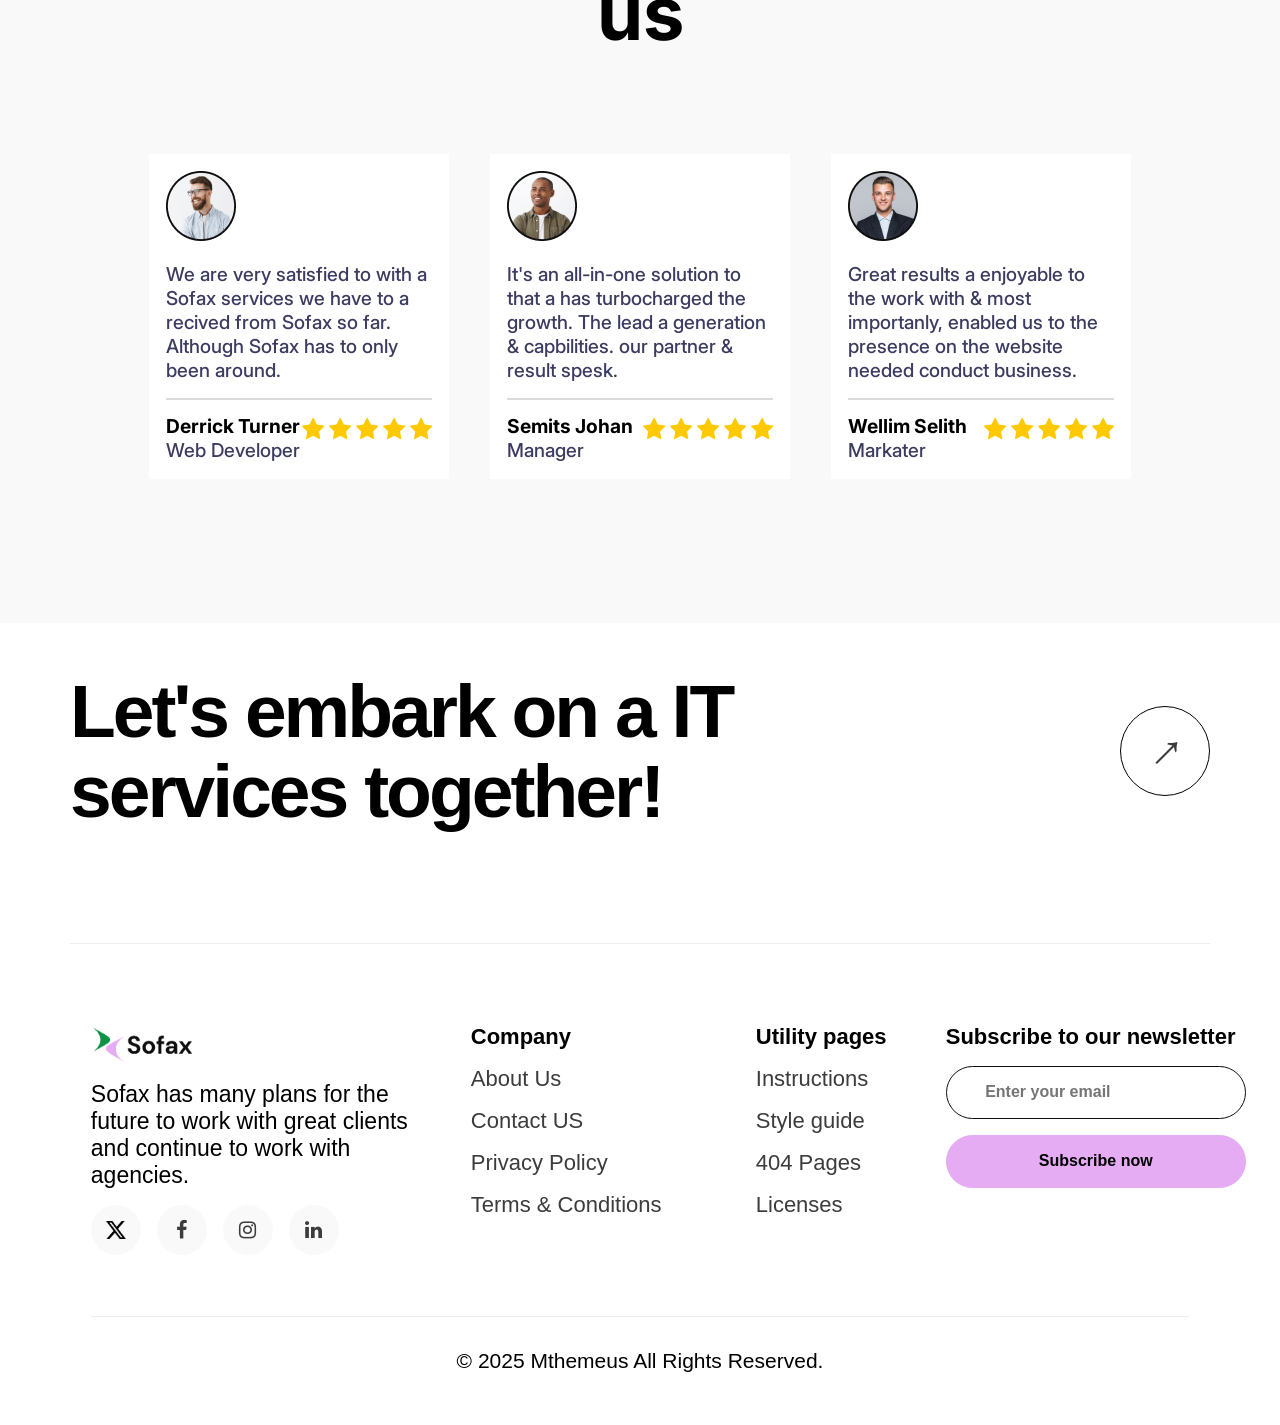
==== commit f5f066cf: "mr5Column1pakeitimairesponsivui" ====
--- a/index.html
+++ b/index.html
@@ -15,13 +15,10 @@
     <link rel="manifest" href="./favicon/site.webmanifest" />
 </head>
   </head>
-
-
-
   <body>
     <div id="app"></div>
 
-    <script src="../js/pages/home.js" type="module"></script>
+    <script src="./js/pages/home.js" type="module"></script>
 </body>
 
 </html>
--- a/css/pages/home.css
+++ b/css/pages/home.css
@@ -6,26 +6,19 @@
 
 @import "../vendors/font-awesome.min.css";
 
-/*compnents*/
+/*components*/
 
 @import "../components/mainRow3.css";
-@import "../components/mainMainrow.css";
 @import "../components/buttons.css";
 @import "../components/header.css";
-@import '../components/hero-dalis.css';
-@import "../components/buttons.css";
-@import "../components/header.css";
-@import '../components/hero-dalis.css';
+@import "../components/hero-dalis.css";
 @import "../components/hero-footer.css";
 @import "../components/main-header.css";
 @import "../components/mainMainrow.css";
-@import'../components/mainRow3.css';
-@import '../components/main-column-one.css';
+@import "../components/main-column-one.css";
 @import "../components/main-row2.css";
 @import "../components/main-row5.css";
 @import "../components/mainRow4.css";
 @import "../components/footer.css";
-@import "../pages/about-us.css";
-@import "../components/about-us/aboutUsMain.css";
 
 /* CUSTOM STYLE FOR THIS PAGE GOES BELOW THIS COMMENT */
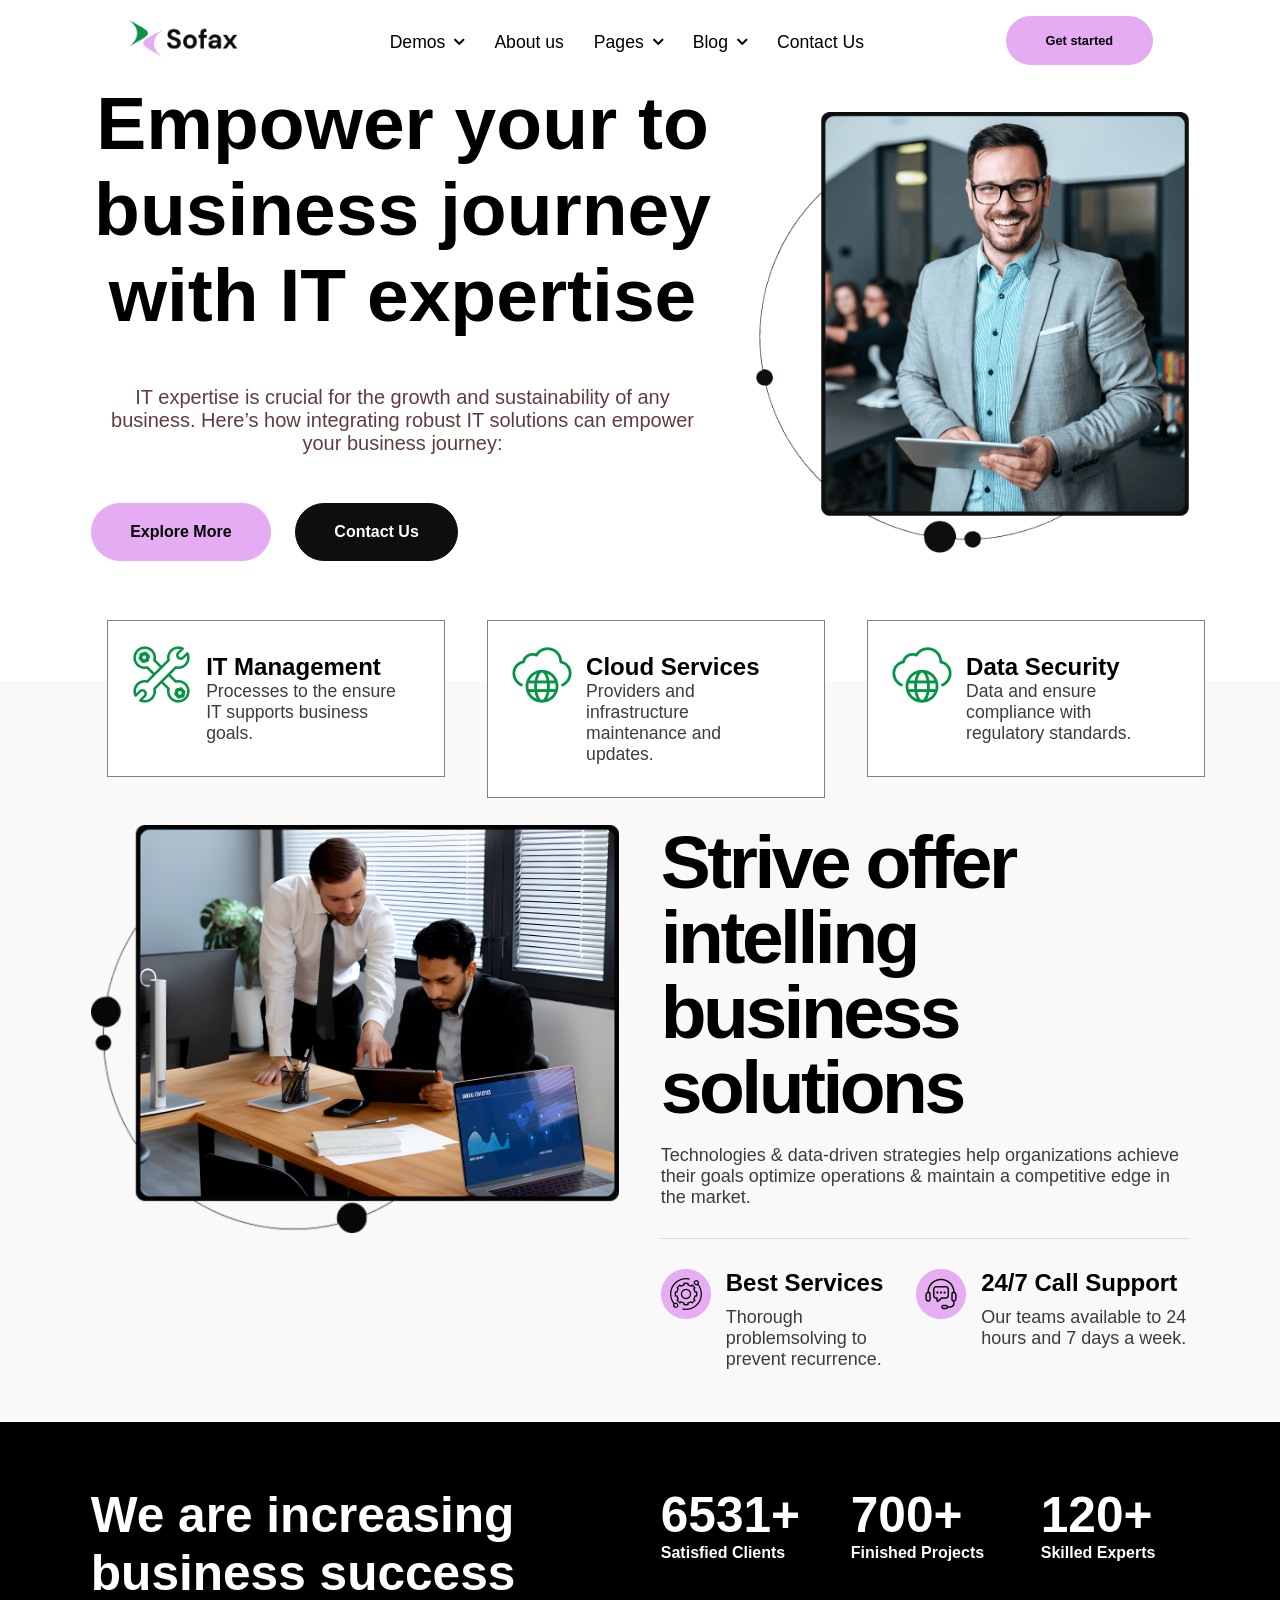
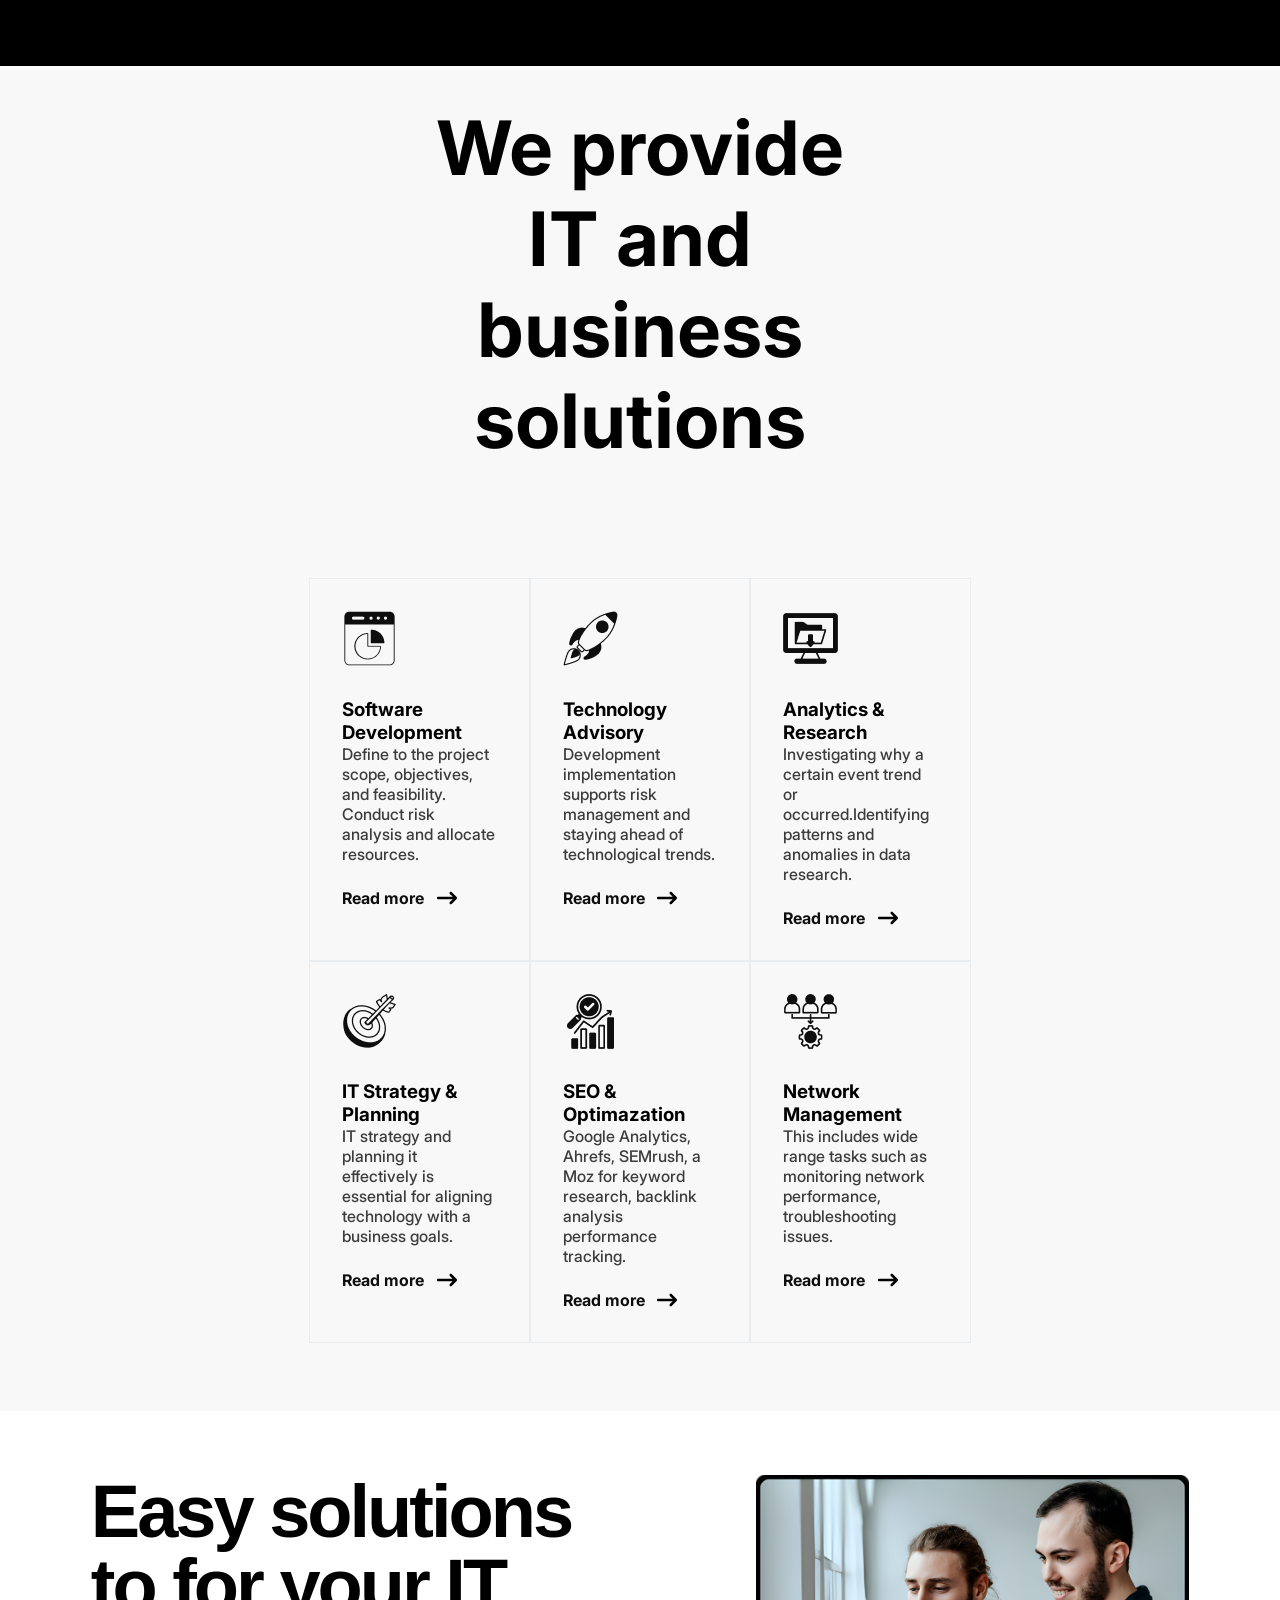
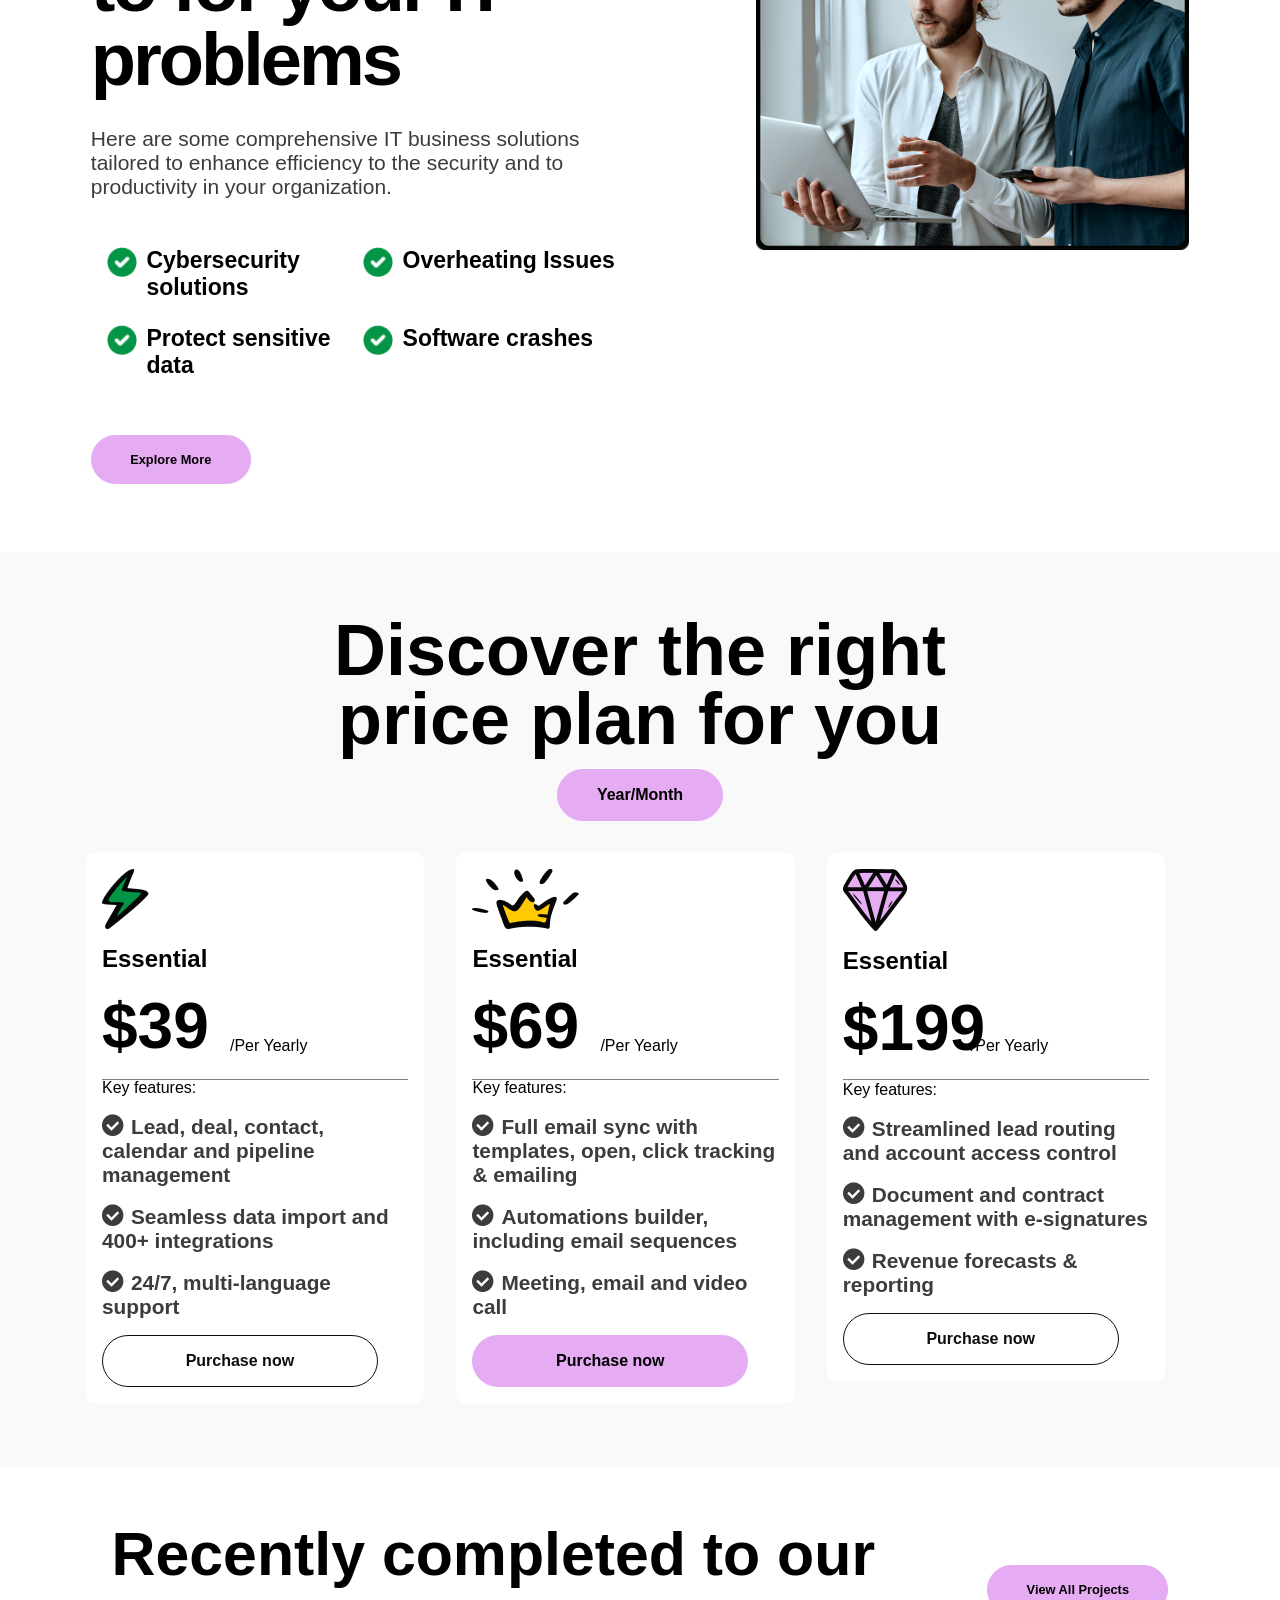
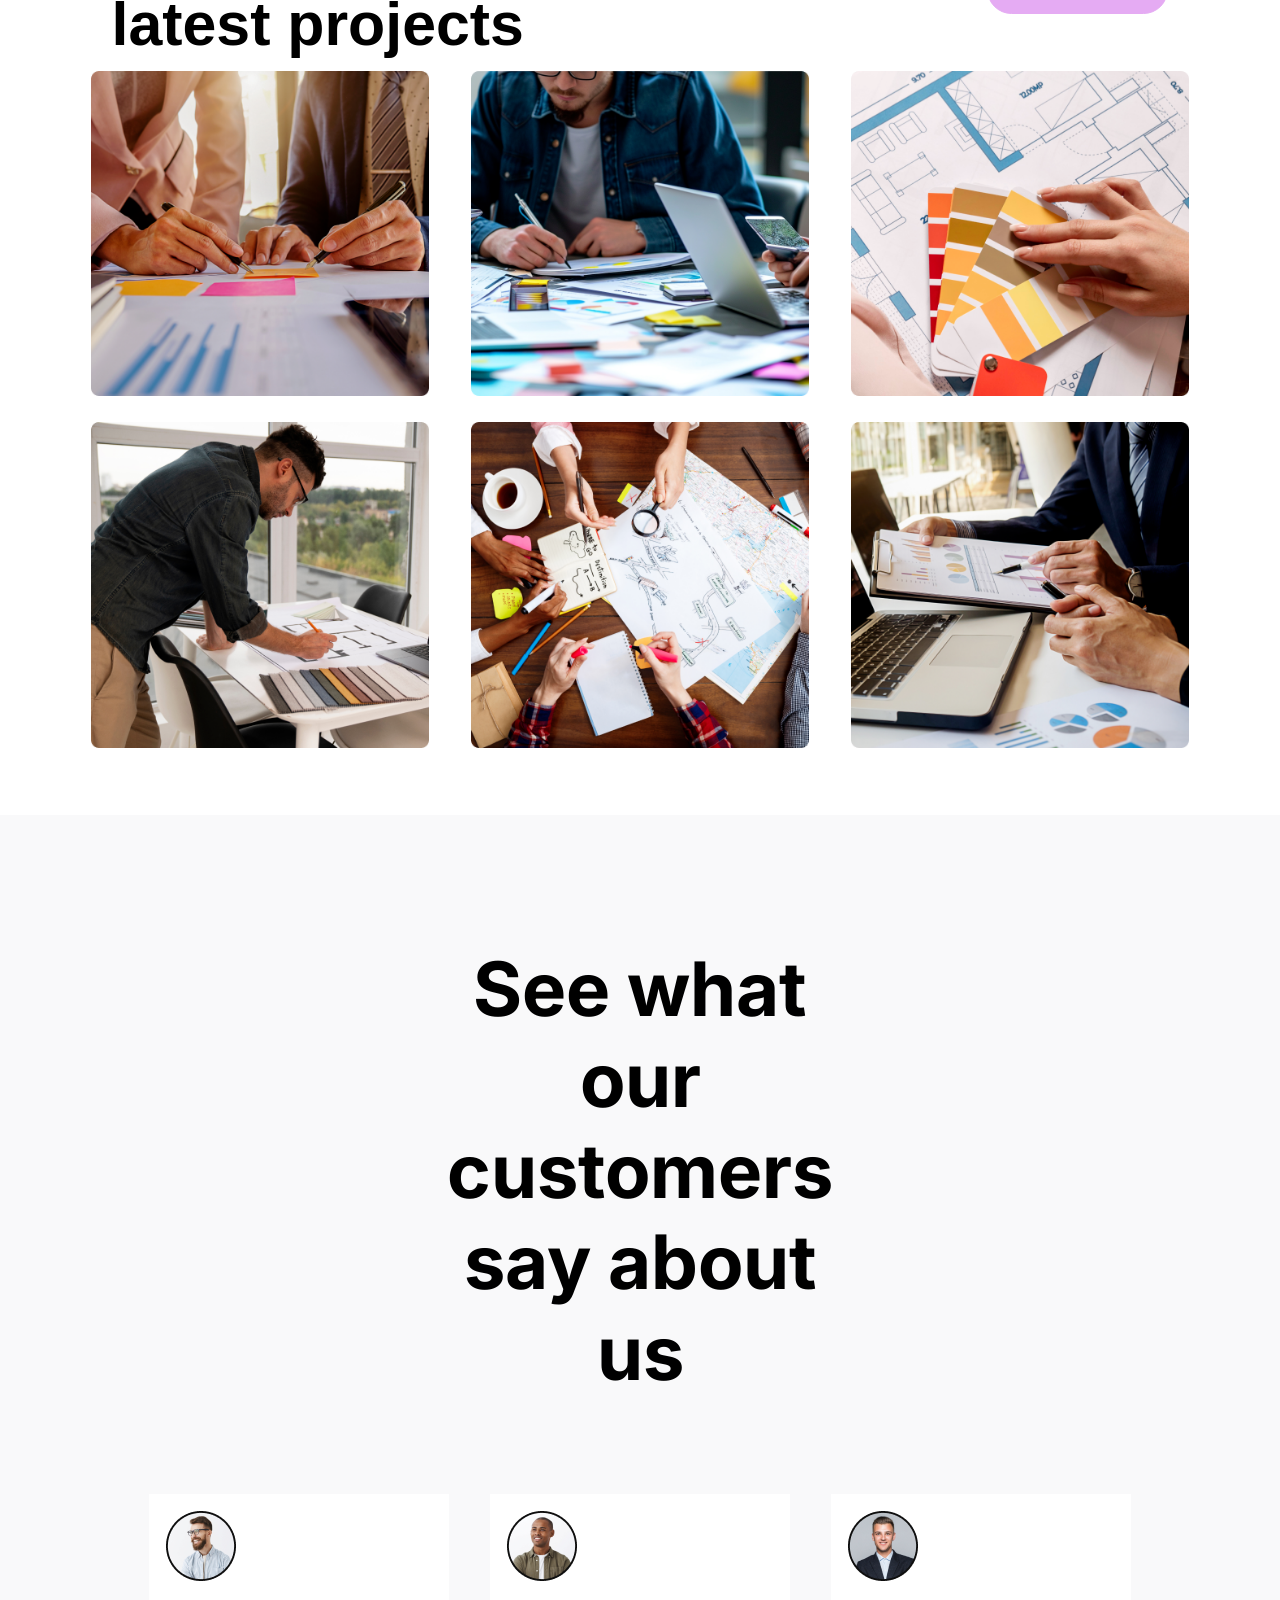
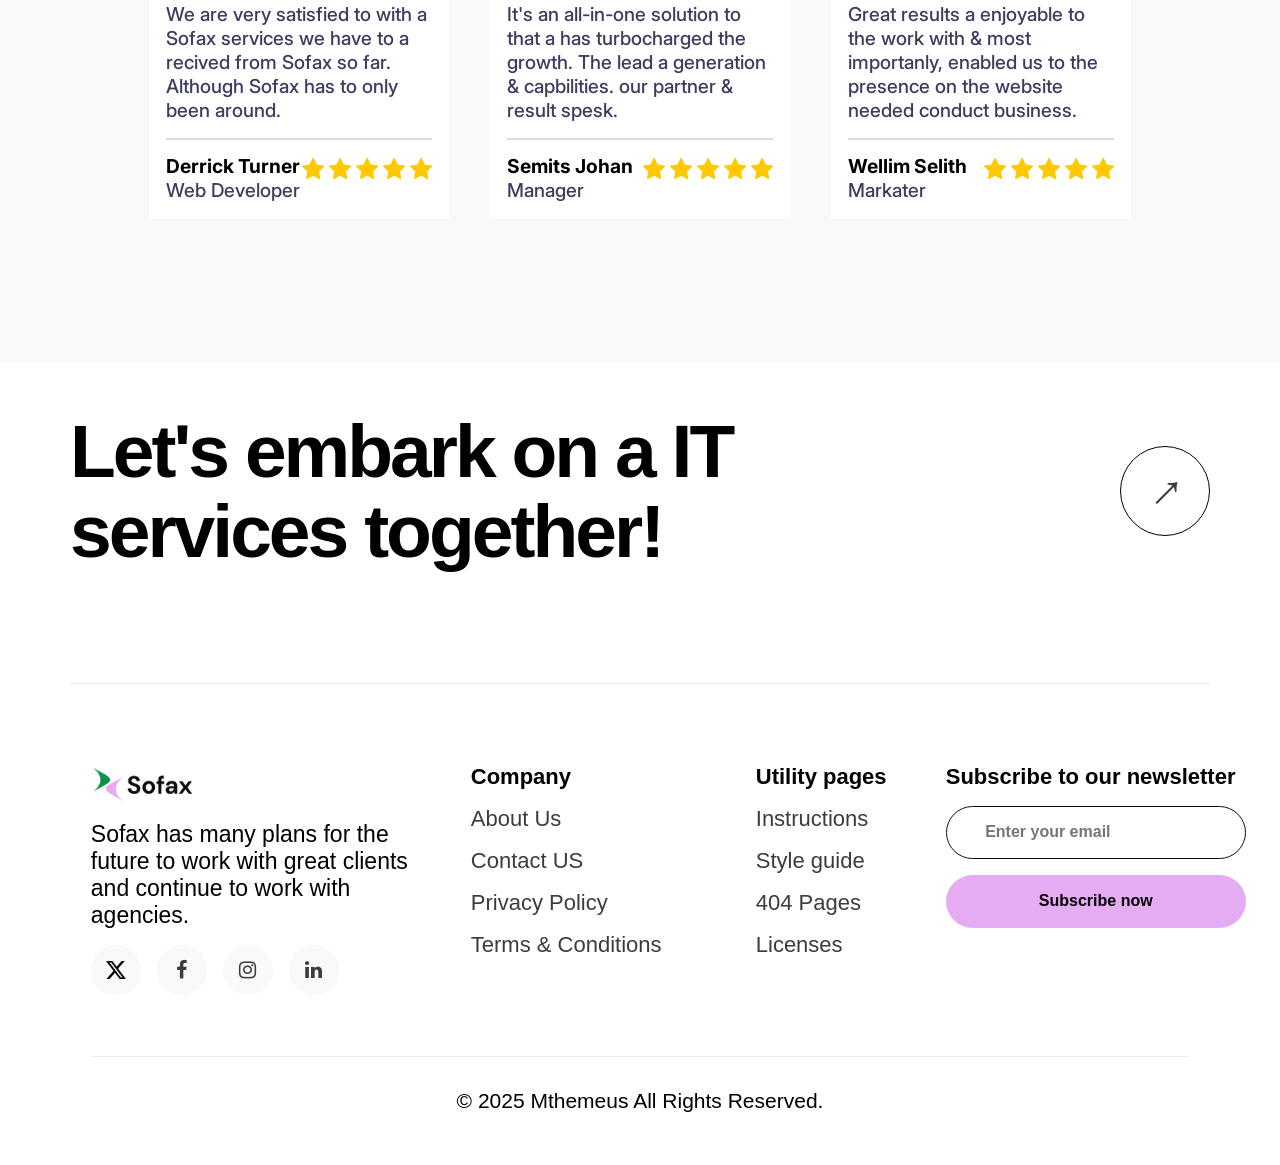
==== commit 59cf2295: "abt-us-main-row-1" ====
--- a/index.html
+++ b/index.html
@@ -15,6 +15,7 @@
     <link rel="manifest" href="./favicon/site.webmanifest" />
 </head>
   </head>
+
   <body>
     <div id="app"></div>
 
--- a/css/pages/home.css
+++ b/css/pages/home.css
@@ -7,7 +7,7 @@
 @import "../vendors/font-awesome.min.css";
 
 /*components*/
-
+@import "../components/backToTopButton.css";
 @import "../components/mainRow3.css";
 @import "../components/buttons.css";
 @import "../components/header.css";
